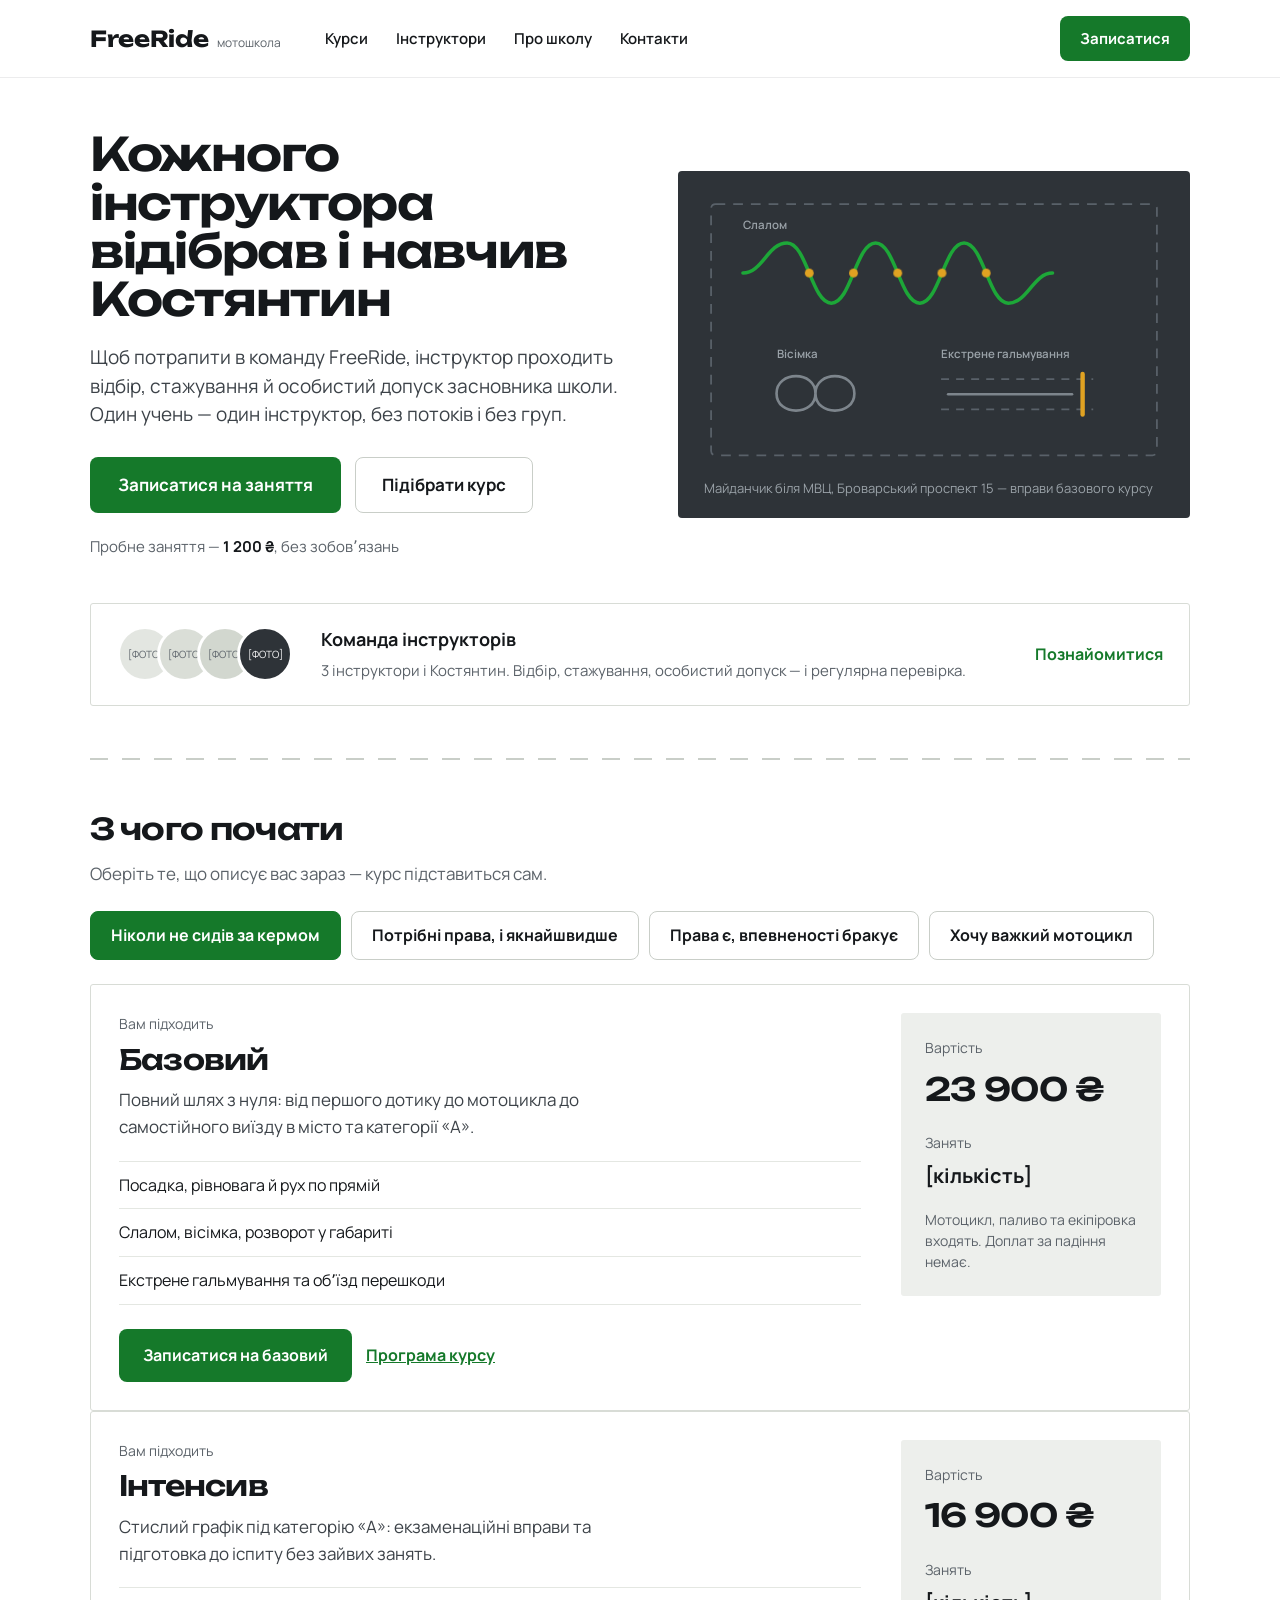
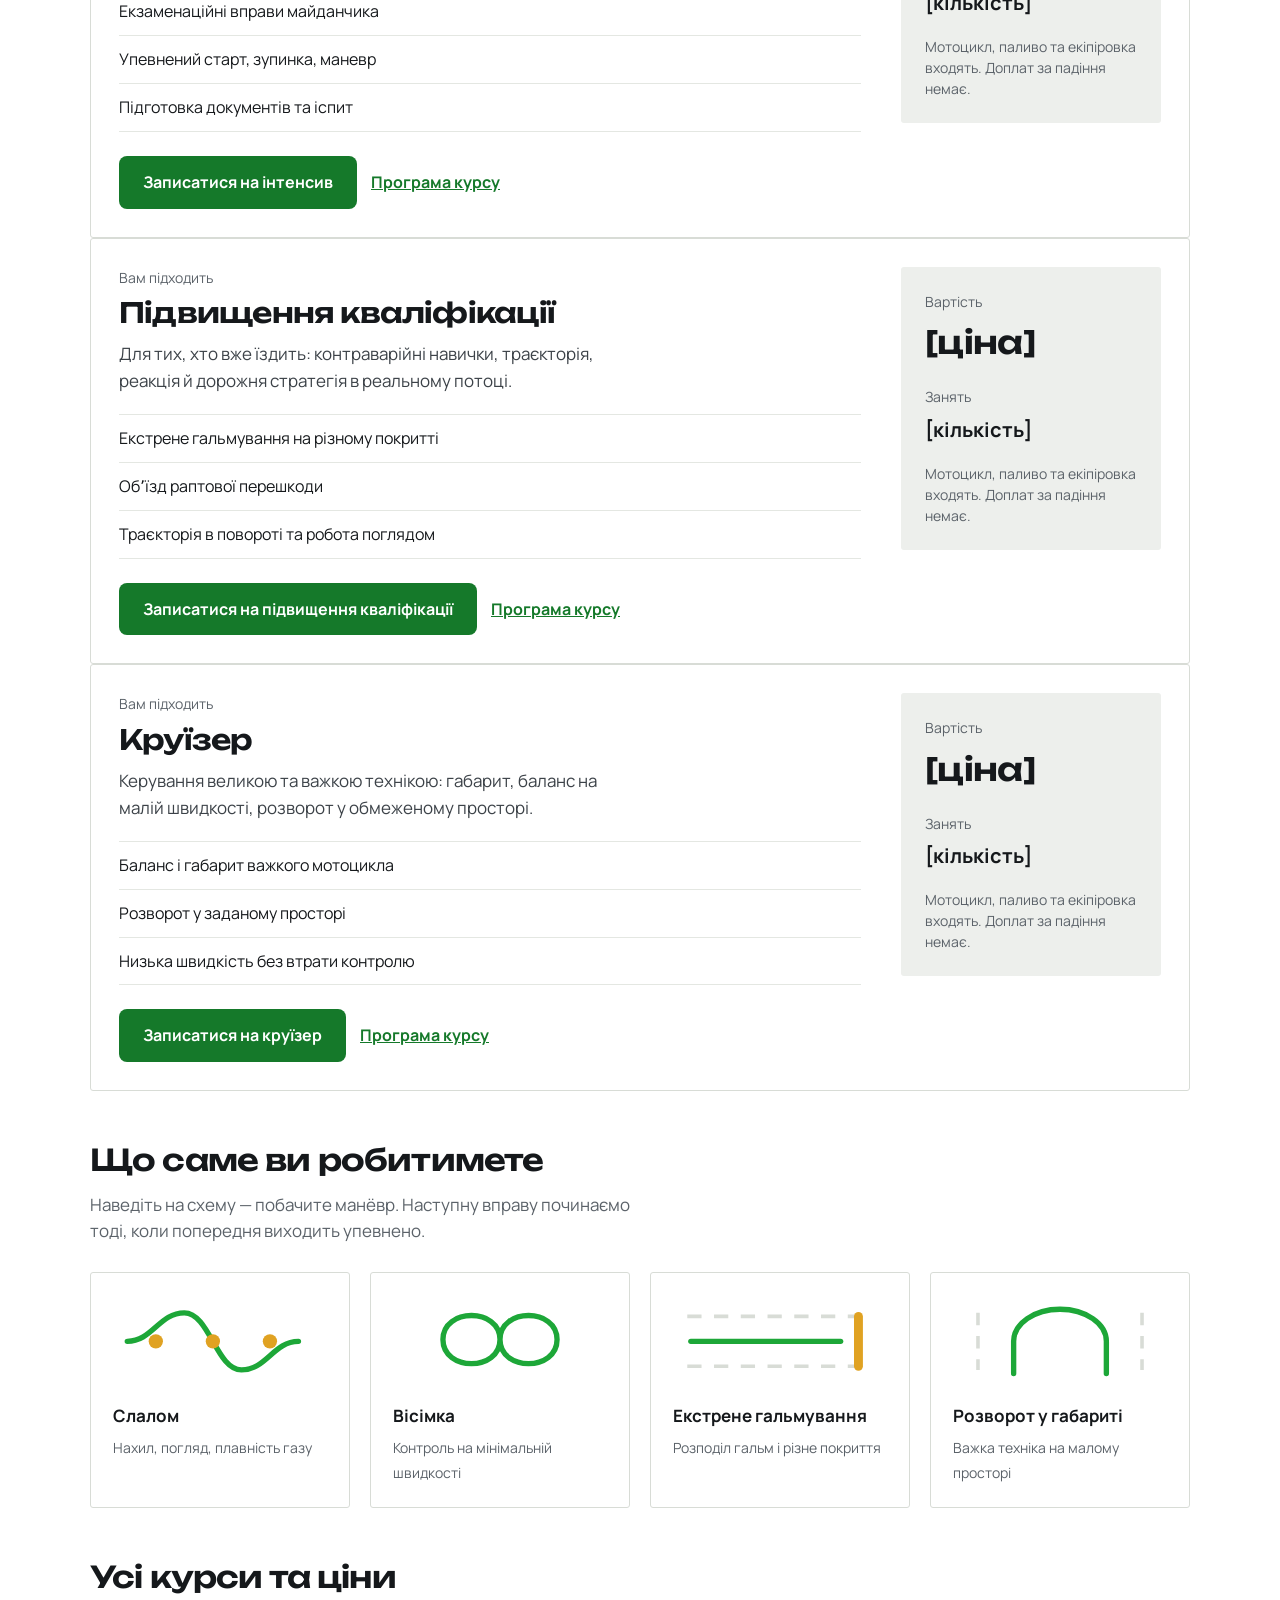
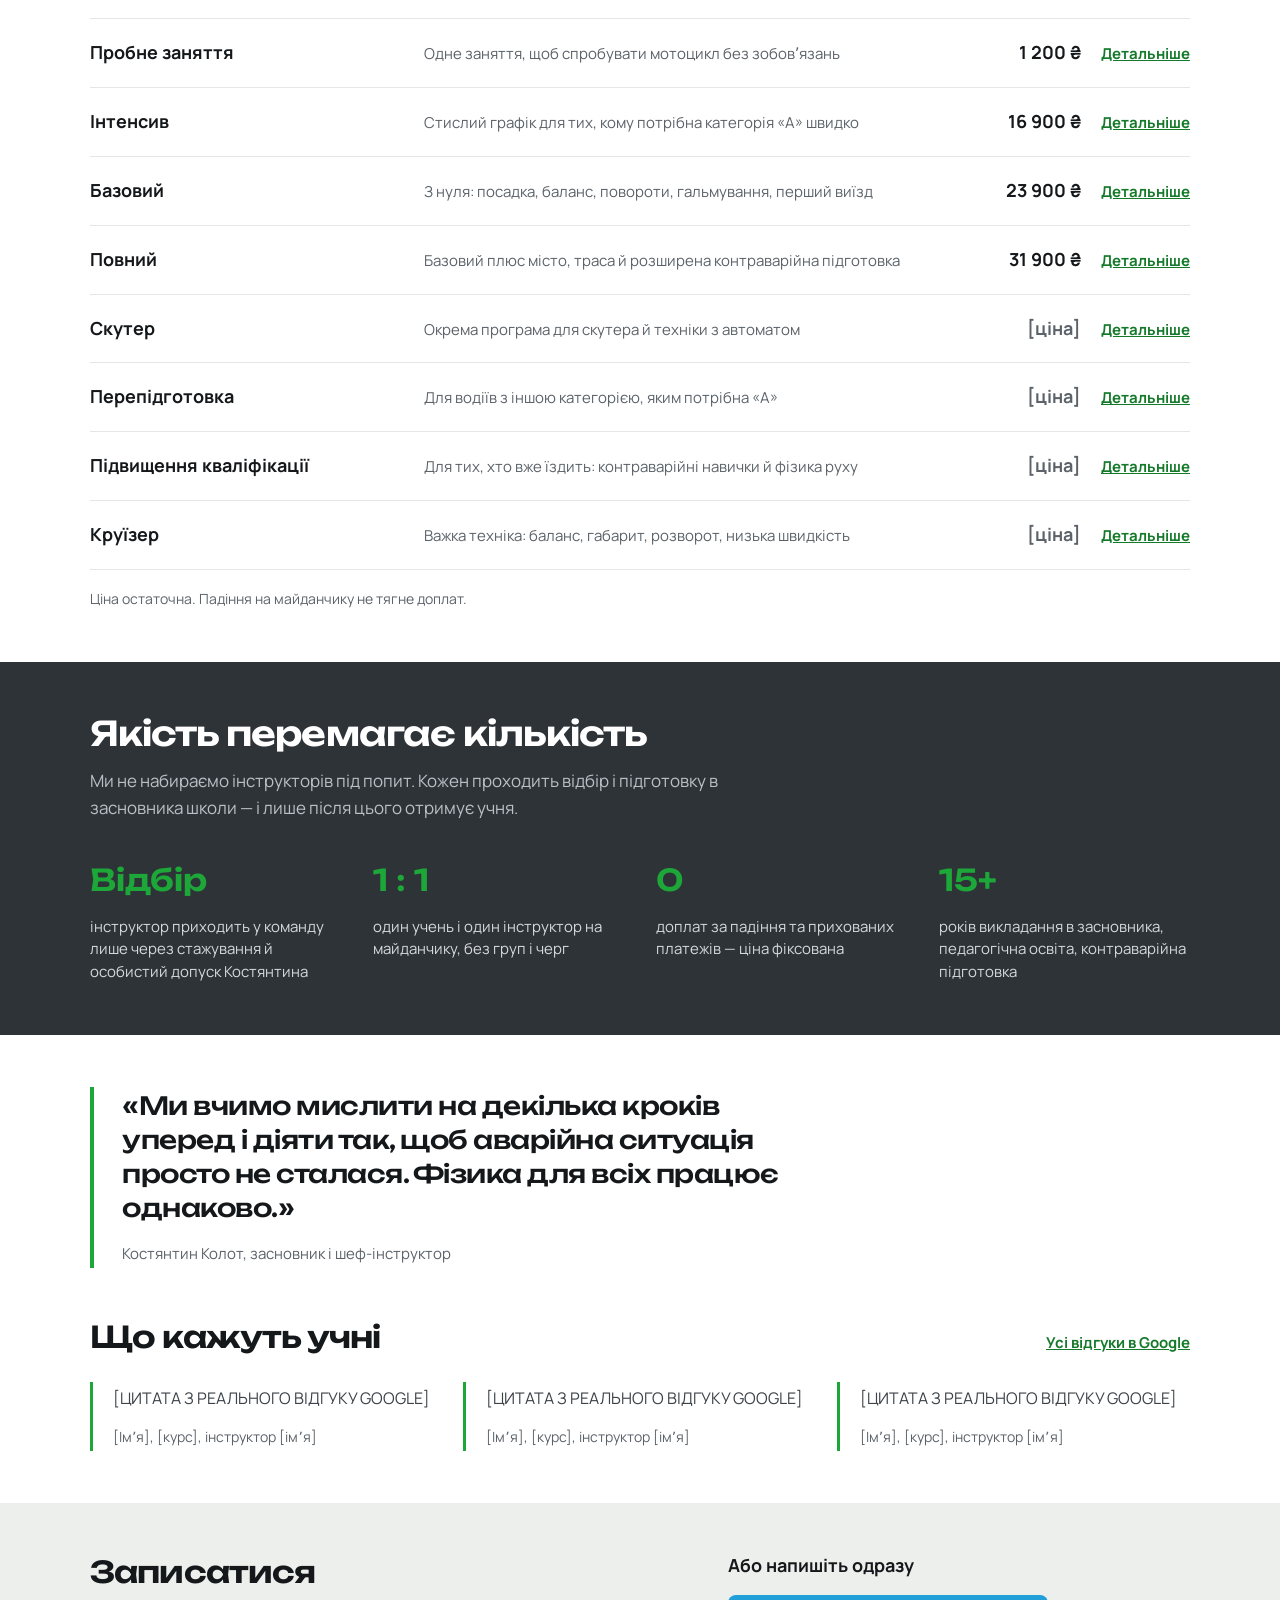
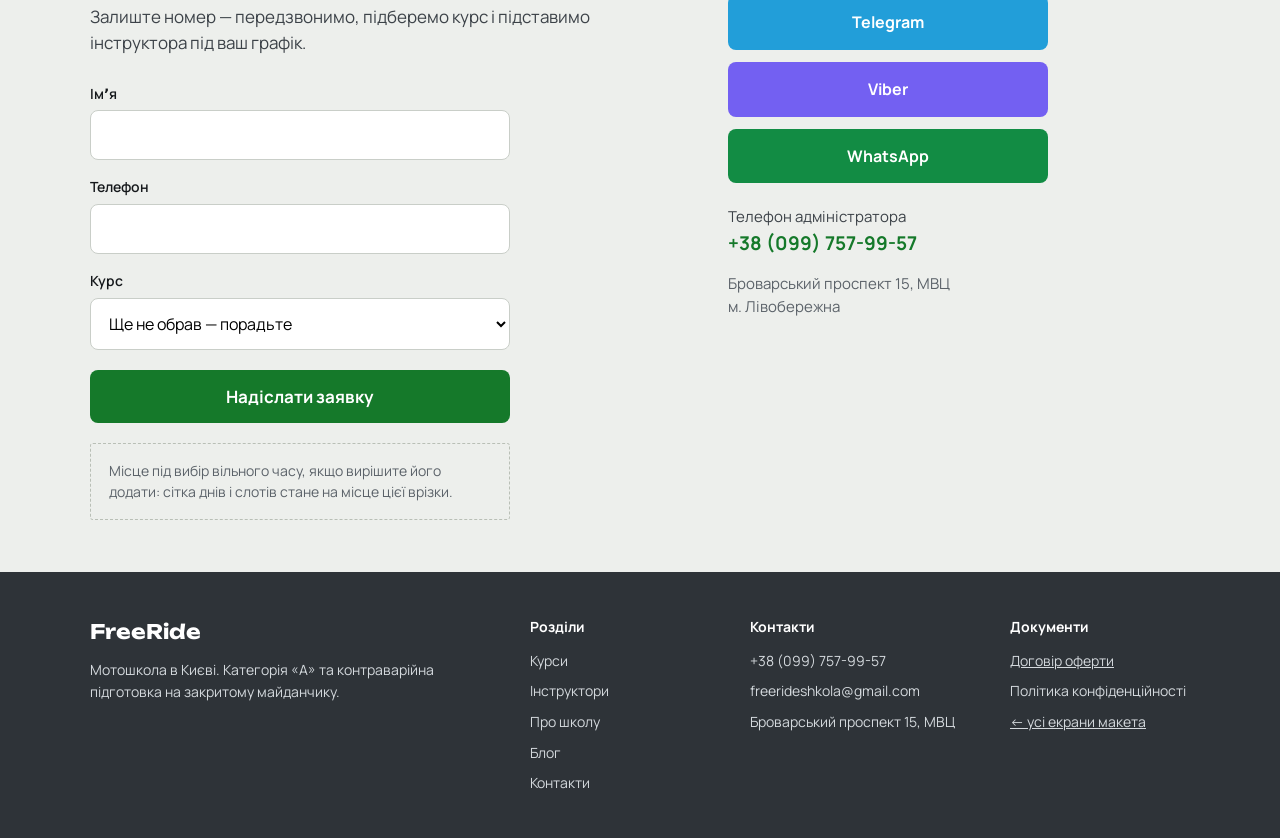
==== home.html @ da87616e "Макет редизайну сайту мотошколи FreeRide Статичний прототип: головна з анімованою траєкторією та інт" ====
<!doctype html>
<html lang="uk">
<head>
<meta charset="utf-8">
<meta name="viewport" content="width=device-width, initial-scale=1">
<meta name="robots" content="noindex, nofollow">
<title>FreeRide — мотошкола в Києві</title>
<link rel="preconnect" href="https://fonts.googleapis.com">
<link rel="preconnect" href="https://fonts.gstatic.com" crossorigin>
<link rel="stylesheet" href="https://fonts.googleapis.com/css2?family=Manrope:wght@400;500;600;700;800&family=Unbounded:wght@500;600;700&display=swap">
<link rel="stylesheet" href="assets/site.css">
</head>
<body>

<header class="bar">
  <div class="wrap bar-in">
    <a class="brand" href="home.html"><b>FreeRide</b><span>мотошкола</span></a>
    <nav class="nav">
      <a href="course.html">Курси</a>
      <a href="instructors.html">Інструктори</a>
      <a href="about.html">Про школу</a>
      <a href="contacts.html">Контакти</a>
    </nav>
    <a class="btn btn-go btn-sm" href="#zapys">Записатися</a>
  </div>
</header>

<!-- ГЕРОЙ -->
<section class="wrap" style="padding-top: 52px; padding-bottom: 44px">
  <div class="row" style="gap: 56px; align-items: center">
    <div style="flex: 1 1 440px; min-width: 0">
      <h1>Кожного інструктора відібрав і навчив Костянтин</h1>
      <p class="lede">Щоб потрапити в команду FreeRide, інструктор проходить відбір, стажування й особистий допуск засновника школи. Один учень — один інструктор, без потоків і без груп.</p>
      <div class="row" style="gap: 14px; align-items: center">
        <a class="btn btn-go" href="#zapys">Записатися на заняття</a>
        <a class="btn btn-ghost" href="#pidbir">Підібрати курс</a>
      </div>
      <p style="margin: 22px 0 0; font-size: 15px" class="muted">Пробне заняття — <strong style="color: var(--ink)">1 200 ₴</strong>, без зобовʼязань</p>
    </div>

    <div class="dark" style="flex: 1 1 420px; min-width: 0; border-radius: 4px; padding: 26px 26px 20px">
      <svg viewBox="0 0 520 300" role="img" aria-label="Схема навчального майданчика: траєкторія слалому між конусами, вісімка та коридор екстреного гальмування" style="width: 100%; height: auto; display: block">
        <rect x="8" y="8" width="504" height="284" rx="5" fill="none" stroke="#596169" stroke-width="2" stroke-dasharray="11 9"/>
        <path class="trace" d="M44 86 C 66 86 72 52 94 52 C 116 52 122 120 144 120 C 166 120 172 52 194 52 C 216 52 222 120 244 120 C 266 120 272 52 294 52 C 316 52 322 120 344 120 C 366 120 372 86 394 86" fill="none" stroke="#1DA738" stroke-width="4" stroke-linecap="round"/>
        <circle class="cone c1" cx="119" cy="86" r="5" fill="#E0A222"/>
        <circle class="cone c2" cx="169" cy="86" r="5" fill="#E0A222"/>
        <circle class="cone c3" cx="219" cy="86" r="5" fill="#E0A222"/>
        <circle class="cone c4" cx="269" cy="86" r="5" fill="#E0A222"/>
        <circle class="cone c5" cx="319" cy="86" r="5" fill="#E0A222"/>
        <text x="44" y="36" fill="#9AA2A8" font-family="Manrope, sans-serif" font-size="13" font-weight="600">Слалом</text>
        <path d="M126 222 C 126 196 170 196 170 222 C 170 248 126 248 126 222 C 126 196 82 196 82 222 C 82 248 126 248 126 222 Z" fill="none" stroke="#7D858C" stroke-width="3"/>
        <text x="82" y="182" fill="#9AA2A8" font-family="Manrope, sans-serif" font-size="13" font-weight="600">Вісімка</text>
        <line x1="268" y1="206" x2="440" y2="206" stroke="#596169" stroke-width="2" stroke-dasharray="9 8"/>
        <line x1="268" y1="240" x2="440" y2="240" stroke="#596169" stroke-width="2" stroke-dasharray="9 8"/>
        <line x1="276" y1="223" x2="416" y2="223" stroke="#7D858C" stroke-width="3" stroke-linecap="round"/>
        <line x1="428" y1="200" x2="428" y2="246" stroke="#E0A222" stroke-width="5" stroke-linecap="round"/>
        <text x="268" y="182" fill="#9AA2A8" font-family="Manrope, sans-serif" font-size="13" font-weight="600">Екстрене гальмування</text>
      </svg>
      <p style="margin: 16px 0 0; font-size: 13px; color: #9AA2A8">Майданчик біля МВЦ, Броварський проспект 15 — вправи базового курсу</p>
    </div>
  </div>
</section>

<!-- СТРІЧКА ІНСТРУКТОРІВ -->
<section class="wrap" style="padding-bottom: 52px">
  <a class="card" href="instructors.html" style="display: flex; flex-wrap: wrap; gap: 28px; align-items: center; padding: 22px 26px">
    <span style="display: flex; flex: 0 0 auto">
      <span class="avatar" style="width: 56px; height: 56px; border: 3px solid #FFFFFF">[ФОТО]</span>
      <span class="avatar" style="width: 56px; height: 56px; border: 3px solid #FFFFFF; background: #DADED7; margin-left: -16px">[ФОТО]</span>
      <span class="avatar" style="width: 56px; height: 56px; border: 3px solid #FFFFFF; background: #D2D7CF; margin-left: -16px">[ФОТО]</span>
      <span class="avatar" style="width: 56px; height: 56px; border: 3px solid #FFFFFF; background: #2E3338; color: #FFFFFF; margin-left: -16px">[ФОТО]</span>
    </span>
    <span style="flex: 1 1 320px; min-width: 0">
      <strong style="display: block; font-size: 18px; margin-bottom: 5px">Команда інструкторів</strong>
      <span class="muted" style="font-size: 15px; line-height: 1.5">3 інструктори і Костянтин. Відбір, стажування, особистий допуск — і регулярна перевірка.</span>
    </span>
    <span style="flex: 0 0 auto; font-weight: 700; font-size: 16px; color: var(--go-deep)">Познайомитися</span>
  </a>
</section>

<div class="wrap"><div class="rule"></div></div>

<!-- ПІДБІР КУРСУ -->
<section class="wrap" id="pidbir" style="padding-top: 52px">
  <h2>З чого почати</h2>
  <p class="sub" style="margin-bottom: 24px">Оберіть те, що описує вас зараз — курс підставиться сам.</p>

  <div role="tablist" aria-label="Ваша ситуація" class="row" style="gap: 10px; margin-bottom: 24px">
    <button type="button" role="tab" class="pill" data-goal="zero" aria-selected="true">Ніколи не сидів за кермом</button>
    <button type="button" role="tab" class="pill" data-goal="licence" aria-selected="false">Потрібні права, і якнайшвидше</button>
    <button type="button" role="tab" class="pill" data-goal="confidence" aria-selected="false">Права є, впевненості бракує</button>
    <button type="button" role="tab" class="pill" data-goal="heavy" aria-selected="false">Хочу важкий мотоцикл</button>
  </div>

  <div class="card panel" data-panel="zero" style="padding: 28px; display: flex; flex-wrap: wrap; gap: 40px; align-items: flex-start">
    <div style="flex: 1 1 380px; min-width: 0">
      <div class="muted" style="font-size: 14px; margin-bottom: 8px">Вам підходить</div>
      <h3 style="font-size: 28px">Базовий</h3>
      <p style="margin: 0 0 20px; font-size: 17px; line-height: 1.6; color: var(--ink-2); max-width: 30em">Повний шлях з нуля: від першого дотику до мотоцикла до самостійного виїзду в місто та категорії «А».</p>
      <ul style="margin: 0 0 24px; padding: 0; list-style: none; border-top: 1px solid var(--line)">
        <li style="padding: 11px 0; border-bottom: 1px solid var(--line)">Посадка, рівновага й рух по прямій</li>
        <li style="padding: 11px 0; border-bottom: 1px solid var(--line)">Слалом, вісімка, розворот у габариті</li>
        <li style="padding: 11px 0; border-bottom: 1px solid var(--line)">Екстрене гальмування та обʼїзд перешкоди</li>
      </ul>
      <div class="row" style="gap: 14px; align-items: center">
        <a class="btn btn-go" style="font-size: 16px; padding: 14px 24px" href="#zapys">Записатися на базовий</a>
        <a href="course.html" style="font-weight: 700; font-size: 16px">Програма курсу</a>
      </div>
    </div>
    <div class="soft" style="flex: 0 1 260px; min-width: 0; border-radius: 3px; padding: 24px">
      <div class="muted" style="font-size: 14px; margin-bottom: 6px">Вартість</div>
      <div style="font-family: 'Unbounded', sans-serif; font-weight: 600; font-size: 32px; letter-spacing: -0.02em; margin-bottom: 18px">23 900 ₴</div>
      <div class="muted" style="font-size: 14px; margin-bottom: 6px">Занять</div>
      <div style="font-weight: 700; font-size: 20px; margin-bottom: 18px">[кількість]</div>
      <div class="muted" style="font-size: 14px; line-height: 1.5">Мотоцикл, паливо та екіпіровка входять. Доплат за падіння немає.</div>
    </div>
  </div>

  <div class="card panel" data-panel="licence" hidden style="padding: 28px; display: flex; flex-wrap: wrap; gap: 40px; align-items: flex-start">
    <div style="flex: 1 1 380px; min-width: 0">
      <div class="muted" style="font-size: 14px; margin-bottom: 8px">Вам підходить</div>
      <h3 style="font-size: 28px">Інтенсив</h3>
      <p style="margin: 0 0 20px; font-size: 17px; line-height: 1.6; color: var(--ink-2); max-width: 30em">Стислий графік під категорію «А»: екзаменаційні вправи та підготовка до іспиту без зайвих занять.</p>
      <ul style="margin: 0 0 24px; padding: 0; list-style: none; border-top: 1px solid var(--line)">
        <li style="padding: 11px 0; border-bottom: 1px solid var(--line)">Екзаменаційні вправи майданчика</li>
        <li style="padding: 11px 0; border-bottom: 1px solid var(--line)">Упевнений старт, зупинка, маневр</li>
        <li style="padding: 11px 0; border-bottom: 1px solid var(--line)">Підготовка документів та іспит</li>
      </ul>
      <div class="row" style="gap: 14px; align-items: center">
        <a class="btn btn-go" style="font-size: 16px; padding: 14px 24px" href="#zapys">Записатися на інтенсив</a>
        <a href="course.html" style="font-weight: 700; font-size: 16px">Програма курсу</a>
      </div>
    </div>
    <div class="soft" style="flex: 0 1 260px; min-width: 0; border-radius: 3px; padding: 24px">
      <div class="muted" style="font-size: 14px; margin-bottom: 6px">Вартість</div>
      <div style="font-family: 'Unbounded', sans-serif; font-weight: 600; font-size: 32px; letter-spacing: -0.02em; margin-bottom: 18px">16 900 ₴</div>
      <div class="muted" style="font-size: 14px; margin-bottom: 6px">Занять</div>
      <div style="font-weight: 700; font-size: 20px; margin-bottom: 18px">[кількість]</div>
      <div class="muted" style="font-size: 14px; line-height: 1.5">Мотоцикл, паливо та екіпіровка входять. Доплат за падіння немає.</div>
    </div>
  </div>

  <div class="card panel" data-panel="confidence" hidden style="padding: 28px; display: flex; flex-wrap: wrap; gap: 40px; align-items: flex-start">
    <div style="flex: 1 1 380px; min-width: 0">
      <div class="muted" style="font-size: 14px; margin-bottom: 8px">Вам підходить</div>
      <h3 style="font-size: 28px">Підвищення кваліфікації</h3>
      <p style="margin: 0 0 20px; font-size: 17px; line-height: 1.6; color: var(--ink-2); max-width: 30em">Для тих, хто вже їздить: контраварійні навички, траєкторія, реакція й дорожня стратегія в реальному потоці.</p>
      <ul style="margin: 0 0 24px; padding: 0; list-style: none; border-top: 1px solid var(--line)">
        <li style="padding: 11px 0; border-bottom: 1px solid var(--line)">Екстрене гальмування на різному покритті</li>
        <li style="padding: 11px 0; border-bottom: 1px solid var(--line)">Обʼїзд раптової перешкоди</li>
        <li style="padding: 11px 0; border-bottom: 1px solid var(--line)">Траєкторія в повороті та робота поглядом</li>
      </ul>
      <div class="row" style="gap: 14px; align-items: center">
        <a class="btn btn-go" style="font-size: 16px; padding: 14px 24px" href="#zapys">Записатися на підвищення кваліфікації</a>
        <a href="course.html" style="font-weight: 700; font-size: 16px">Програма курсу</a>
      </div>
    </div>
    <div class="soft" style="flex: 0 1 260px; min-width: 0; border-radius: 3px; padding: 24px">
      <div class="muted" style="font-size: 14px; margin-bottom: 6px">Вартість</div>
      <div style="font-family: 'Unbounded', sans-serif; font-weight: 600; font-size: 32px; letter-spacing: -0.02em; margin-bottom: 18px">[ціна]</div>
      <div class="muted" style="font-size: 14px; margin-bottom: 6px">Занять</div>
      <div style="font-weight: 700; font-size: 20px; margin-bottom: 18px">[кількість]</div>
      <div class="muted" style="font-size: 14px; line-height: 1.5">Мотоцикл, паливо та екіпіровка входять. Доплат за падіння немає.</div>
    </div>
  </div>

  <div class="card panel" data-panel="heavy" hidden style="padding: 28px; display: flex; flex-wrap: wrap; gap: 40px; align-items: flex-start">
    <div style="flex: 1 1 380px; min-width: 0">
      <div class="muted" style="font-size: 14px; margin-bottom: 8px">Вам підходить</div>
      <h3 style="font-size: 28px">Круїзер</h3>
      <p style="margin: 0 0 20px; font-size: 17px; line-height: 1.6; color: var(--ink-2); max-width: 30em">Керування великою та важкою технікою: габарит, баланс на малій швидкості, розворот у обмеженому просторі.</p>
      <ul style="margin: 0 0 24px; padding: 0; list-style: none; border-top: 1px solid var(--line)">
        <li style="padding: 11px 0; border-bottom: 1px solid var(--line)">Баланс і габарит важкого мотоцикла</li>
        <li style="padding: 11px 0; border-bottom: 1px solid var(--line)">Розворот у заданому просторі</li>
        <li style="padding: 11px 0; border-bottom: 1px solid var(--line)">Низька швидкість без втрати контролю</li>
      </ul>
      <div class="row" style="gap: 14px; align-items: center">
        <a class="btn btn-go" style="font-size: 16px; padding: 14px 24px" href="#zapys">Записатися на круїзер</a>
        <a href="course.html" style="font-weight: 700; font-size: 16px">Програма курсу</a>
      </div>
    </div>
    <div class="soft" style="flex: 0 1 260px; min-width: 0; border-radius: 3px; padding: 24px">
      <div class="muted" style="font-size: 14px; margin-bottom: 6px">Вартість</div>
      <div style="font-family: 'Unbounded', sans-serif; font-weight: 600; font-size: 32px; letter-spacing: -0.02em; margin-bottom: 18px">[ціна]</div>
      <div class="muted" style="font-size: 14px; margin-bottom: 6px">Занять</div>
      <div style="font-weight: 700; font-size: 20px; margin-bottom: 18px">[кількість]</div>
      <div class="muted" style="font-size: 14px; line-height: 1.5">Мотоцикл, паливо та екіпіровка входять. Доплат за падіння немає.</div>
    </div>
  </div>
</section>

<!-- ВПРАВИ -->
<section class="wrap" style="padding-top: 52px">
  <h2>Що саме ви робитимете</h2>
  <p class="sub">Наведіть на схему — побачите манёвр. Наступну вправу починаємо тоді, коли попередня виходить упевнено.</p>
  <div class="grid g4">
    <a class="card ex" href="course.html" style="padding: 22px">
      <svg viewBox="0 0 120 50" role="img" aria-label="Схема: слалом між конусами" style="width: 100%; height: auto; display: block; margin-bottom: 18px">
        <path class="ex-line" d="M8 26 C 22 26 26 10 40 10 C 54 10 58 42 72 42 C 86 42 90 26 104 26" fill="none" stroke="#1DA738" stroke-width="3" stroke-linecap="round"/>
        <circle cx="24" cy="26" r="4" fill="#E0A222"/><circle cx="56" cy="26" r="4" fill="#E0A222"/><circle cx="88" cy="26" r="4" fill="#E0A222"/>
      </svg>
      <strong style="display: block; font-size: 17px; margin-bottom: 6px">Слалом</strong>
      <span class="muted" style="font-size: 14px; line-height: 1.5">Нахил, погляд, плавність газу</span>
    </a>
    <a class="card ex" href="course.html" style="padding: 22px">
      <svg viewBox="0 0 120 50" role="img" aria-label="Схема: вісімка" style="width: 100%; height: auto; display: block; margin-bottom: 18px">
        <path class="ex-line" d="M60 25 C 60 7 92 7 92 25 C 92 43 60 43 60 25 C 60 7 28 7 28 25 C 28 43 60 43 60 25 Z" fill="none" stroke="#1DA738" stroke-width="3"/>
      </svg>
      <strong style="display: block; font-size: 17px; margin-bottom: 6px">Вісімка</strong>
      <span class="muted" style="font-size: 14px; line-height: 1.5">Контроль на мінімальній швидкості</span>
    </a>
    <a class="card ex" href="course.html" style="padding: 22px">
      <svg viewBox="0 0 120 50" role="img" aria-label="Схема: коридор екстреного гальмування" style="width: 100%; height: auto; display: block; margin-bottom: 18px">
        <line x1="8" y1="12" x2="112" y2="12" stroke="#D8DCD6" stroke-width="2" stroke-dasharray="8 7"/>
        <line x1="8" y1="40" x2="112" y2="40" stroke="#D8DCD6" stroke-width="2" stroke-dasharray="8 7"/>
        <line class="ex-line" x1="10" y1="26" x2="94" y2="26" stroke="#1DA738" stroke-width="3" stroke-linecap="round"/>
        <line x1="104" y1="12" x2="104" y2="40" stroke="#E0A222" stroke-width="5" stroke-linecap="round"/>
      </svg>
      <strong style="display: block; font-size: 17px; margin-bottom: 6px">Екстрене гальмування</strong>
      <span class="muted" style="font-size: 14px; line-height: 1.5">Розподіл гальм і різне покриття</span>
    </a>
    <a class="card ex" href="course.html" style="padding: 22px">
      <svg viewBox="0 0 120 50" role="img" aria-label="Схема: розворот у заданому габариті" style="width: 100%; height: auto; display: block; margin-bottom: 18px">
        <line x1="14" y1="10" x2="14" y2="42" stroke="#D8DCD6" stroke-width="2" stroke-dasharray="7 6"/>
        <line x1="106" y1="10" x2="106" y2="42" stroke="#D8DCD6" stroke-width="2" stroke-dasharray="7 6"/>
        <path class="ex-line" d="M34 44 L 34 26 A 26 18 0 0 1 86 26 L 86 44" fill="none" stroke="#1DA738" stroke-width="3" stroke-linecap="round"/>
      </svg>
      <strong style="display: block; font-size: 17px; margin-bottom: 6px">Розворот у габариті</strong>
      <span class="muted" style="font-size: 14px; line-height: 1.5">Важка техніка на малому просторі</span>
    </a>
  </div>
</section>

<!-- ЦІНИ -->
<section class="wrap" style="padding-top: 52px">
  <h2 style="margin-bottom: 24px">Усі курси та ціни</h2>
  <div style="border-top: 1px solid var(--line)">
    <div class="row" style="align-items: baseline; padding: 20px 0; border-bottom: 1px solid var(--line)"><strong style="flex: 1 1 210px; font-size: 18px">Пробне заняття</strong><span class="muted" style="flex: 2 1 320px; font-size: 15px">Одне заняття, щоб спробувати мотоцикл без зобовʼязань</span><strong style="flex: 0 0 110px; font-size: 18px; text-align: right">1 200 ₴</strong><a href="course.html" style="flex: 0 0 auto; font-weight: 700; font-size: 15px">Детальніше</a></div>
    <div class="row" style="align-items: baseline; padding: 20px 0; border-bottom: 1px solid var(--line)"><strong style="flex: 1 1 210px; font-size: 18px">Інтенсив</strong><span class="muted" style="flex: 2 1 320px; font-size: 15px">Стислий графік для тих, кому потрібна категорія «А» швидко</span><strong style="flex: 0 0 110px; font-size: 18px; text-align: right">16 900 ₴</strong><a href="course.html" style="flex: 0 0 auto; font-weight: 700; font-size: 15px">Детальніше</a></div>
    <div class="row" style="align-items: baseline; padding: 20px 0; border-bottom: 1px solid var(--line)"><strong style="flex: 1 1 210px; font-size: 18px">Базовий</strong><span class="muted" style="flex: 2 1 320px; font-size: 15px">З нуля: посадка, баланс, повороти, гальмування, перший виїзд</span><strong style="flex: 0 0 110px; font-size: 18px; text-align: right">23 900 ₴</strong><a href="course.html" style="flex: 0 0 auto; font-weight: 700; font-size: 15px">Детальніше</a></div>
    <div class="row" style="align-items: baseline; padding: 20px 0; border-bottom: 1px solid var(--line)"><strong style="flex: 1 1 210px; font-size: 18px">Повний</strong><span class="muted" style="flex: 2 1 320px; font-size: 15px">Базовий плюс місто, траса й розширена контраварійна підготовка</span><strong style="flex: 0 0 110px; font-size: 18px; text-align: right">31 900 ₴</strong><a href="course.html" style="flex: 0 0 auto; font-weight: 700; font-size: 15px">Детальніше</a></div>
    <div class="row" style="align-items: baseline; padding: 20px 0; border-bottom: 1px solid var(--line)"><strong style="flex: 1 1 210px; font-size: 18px">Скутер</strong><span class="muted" style="flex: 2 1 320px; font-size: 15px">Окрема програма для скутера й техніки з автоматом</span><strong class="muted" style="flex: 0 0 110px; font-size: 18px; text-align: right">[ціна]</strong><a href="course.html" style="flex: 0 0 auto; font-weight: 700; font-size: 15px">Детальніше</a></div>
    <div class="row" style="align-items: baseline; padding: 20px 0; border-bottom: 1px solid var(--line)"><strong style="flex: 1 1 210px; font-size: 18px">Перепідготовка</strong><span class="muted" style="flex: 2 1 320px; font-size: 15px">Для водіїв з іншою категорією, яким потрібна «А»</span><strong class="muted" style="flex: 0 0 110px; font-size: 18px; text-align: right">[ціна]</strong><a href="course.html" style="flex: 0 0 auto; font-weight: 700; font-size: 15px">Детальніше</a></div>
    <div class="row" style="align-items: baseline; padding: 20px 0; border-bottom: 1px solid var(--line)"><strong style="flex: 1 1 210px; font-size: 18px">Підвищення кваліфікації</strong><span class="muted" style="flex: 2 1 320px; font-size: 15px">Для тих, хто вже їздить: контраварійні навички й фізика руху</span><strong class="muted" style="flex: 0 0 110px; font-size: 18px; text-align: right">[ціна]</strong><a href="course.html" style="flex: 0 0 auto; font-weight: 700; font-size: 15px">Детальніше</a></div>
    <div class="row" style="align-items: baseline; padding: 20px 0; border-bottom: 1px solid var(--line)"><strong style="flex: 1 1 210px; font-size: 18px">Круїзер</strong><span class="muted" style="flex: 2 1 320px; font-size: 15px">Важка техніка: баланс, габарит, розворот, низька швидкість</span><strong class="muted" style="flex: 0 0 110px; font-size: 18px; text-align: right">[ціна]</strong><a href="course.html" style="flex: 0 0 auto; font-weight: 700; font-size: 15px">Детальніше</a></div>
  </div>
  <p class="muted" style="margin: 18px 0 0; font-size: 14px">Ціна остаточна. Падіння на майданчику не тягне доплат.</p>
</section>

<!-- СЛОГАН -->
<section class="dark" style="margin-top: 52px">
  <div class="wrap" style="padding-top: 52px; padding-bottom: 52px">
    <h2 style="font-size: 34px; margin-bottom: 14px">Якість перемагає кількість</h2>
    <p style="margin: 0 0 36px; font-size: 17px; line-height: 1.6; color: #B9C0C6; max-width: 38em">Ми не набираємо інструкторів під попит. Кожен проходить відбір і підготовку в засновника школи — і лише після цього отримує учня.</p>
    <div class="grid g4" style="gap: 32px">
      <div><div style="font-family: 'Unbounded', sans-serif; font-weight: 600; font-size: 30px; color: #1DA738; margin-bottom: 12px">Відбір</div><div style="font-size: 15px; line-height: 1.5; color: #D4D9DD">інструктор приходить у команду лише через стажування й особистий допуск Костянтина</div></div>
      <div><div style="font-family: 'Unbounded', sans-serif; font-weight: 600; font-size: 30px; color: #1DA738; margin-bottom: 12px">1 : 1</div><div style="font-size: 15px; line-height: 1.5; color: #D4D9DD">один учень і один інструктор на майданчику, без груп і черг</div></div>
      <div><div style="font-family: 'Unbounded', sans-serif; font-weight: 600; font-size: 30px; color: #1DA738; margin-bottom: 12px">0</div><div style="font-size: 15px; line-height: 1.5; color: #D4D9DD">доплат за падіння та прихованих платежів — ціна фіксована</div></div>
      <div><div style="font-family: 'Unbounded', sans-serif; font-weight: 600; font-size: 30px; color: #1DA738; margin-bottom: 12px">15+</div><div style="font-size: 15px; line-height: 1.5; color: #D4D9DD">років викладання в засновника, педагогічна освіта, контраварійна підготовка</div></div>
    </div>
  </div>
</section>

<!-- ЦИТАТА -->
<section class="wrap" style="padding-top: 52px; padding-bottom: 52px">
  <blockquote style="margin: 0; border-left: 4px solid var(--go); padding: 2px 0 2px 28px; max-width: 46em">
    <p style="margin: 0 0 18px; font-family: 'Unbounded', sans-serif; font-weight: 500; font-size: 25px; line-height: 1.35; letter-spacing: -0.02em">«Ми вчимо мислити на декілька кроків уперед і діяти так, щоб аварійна ситуація просто не сталася. Фізика для всіх працює однаково.»</p>
    <footer class="muted" style="font-size: 15px">Костянтин Колот, засновник і шеф-інструктор</footer>
  </blockquote>
</section>

<!-- ВІДГУКИ -->
<section class="wrap" style="padding-bottom: 52px">
  <div class="row" style="align-items: baseline; margin-bottom: 28px">
    <h2 style="margin: 0; flex-grow: 1">Що кажуть учні</h2>
    <a href="#google" style="font-weight: 700; font-size: 15px">Усі відгуки в Google</a>
  </div>
  <div class="grid g3">
    <figure style="margin: 0; border-left: 3px solid var(--go); padding: 4px 0 4px 20px"><blockquote style="margin: 0 0 14px; font-size: 16px; line-height: 1.6; color: var(--ink-2)">[ЦИТАТА З РЕАЛЬНОГО ВІДГУКУ GOOGLE]</blockquote><figcaption class="muted" style="font-size: 14px">[Імʼя], [курс], інструктор [імʼя]</figcaption></figure>
    <figure style="margin: 0; border-left: 3px solid var(--go); padding: 4px 0 4px 20px"><blockquote style="margin: 0 0 14px; font-size: 16px; line-height: 1.6; color: var(--ink-2)">[ЦИТАТА З РЕАЛЬНОГО ВІДГУКУ GOOGLE]</blockquote><figcaption class="muted" style="font-size: 14px">[Імʼя], [курс], інструктор [імʼя]</figcaption></figure>
    <figure style="margin: 0; border-left: 3px solid var(--go); padding: 4px 0 4px 20px"><blockquote style="margin: 0 0 14px; font-size: 16px; line-height: 1.6; color: var(--ink-2)">[ЦИТАТА З РЕАЛЬНОГО ВІДГУКУ GOOGLE]</blockquote><figcaption class="muted" style="font-size: 14px">[Імʼя], [курс], інструктор [імʼя]</figcaption></figure>
  </div>
</section>

<!-- ЗАПИС -->
<section class="soft" id="zapys">
  <div class="wrap" style="padding-top: 52px; padding-bottom: 52px">
    <div class="row" style="gap: 56px">
      <div style="flex: 1 1 440px; min-width: 0">
        <h2>Записатися</h2>
        <p style="margin: 0 0 26px; font-size: 17px; color: var(--ink-2); max-width: 30em">Залиште номер — передзвонимо, підберемо курс і підставимо інструктора під ваш графік.</p>
        <form style="display: flex; flex-direction: column; gap: 16px; max-width: 420px" onsubmit="return false">
          <div><label for="n" style="display: block; font-size: 14px; font-weight: 600; margin-bottom: 6px">Імʼя</label><input id="n" type="text" style="width: 100%; padding: 13px 14px; font-size: 16px; font-family: inherit; border: 1px solid #C9CEC8; border-radius: 8px; background: #FFF"></div>
          <div><label for="t" style="display: block; font-size: 14px; font-weight: 600; margin-bottom: 6px">Телефон</label><input id="t" type="tel" style="width: 100%; padding: 13px 14px; font-size: 16px; font-family: inherit; border: 1px solid #C9CEC8; border-radius: 8px; background: #FFF"></div>
          <div><label for="c" style="display: block; font-size: 14px; font-weight: 600; margin-bottom: 6px">Курс</label><select id="c" style="width: 100%; padding: 13px 14px; font-size: 16px; font-family: inherit; border: 1px solid #C9CEC8; border-radius: 8px; background: #FFF"><option>Ще не обрав — порадьте</option><option>Пробне заняття</option><option>Інтенсив</option><option>Базовий</option><option>Повний</option></select></div>
          <button class="btn btn-go" type="submit" style="margin-top: 4px">Надіслати заявку</button>
        </form>
        <div style="margin-top: 20px; padding: 16px 18px; border: 1px dashed #B9BFB6; border-radius: 3px; max-width: 420px"><p class="muted" style="margin: 0; font-size: 14px">Місце під вибір вільного часу, якщо вирішите його додати: сітка днів і слотів стане на місце цієї врізки.</p></div>
      </div>
      <div style="flex: 1 1 320px; min-width: 0">
        <h3 style="font-size: 18px; font-family: 'Manrope', sans-serif; font-weight: 700; letter-spacing: 0; margin-bottom: 18px">Або напишіть одразу</h3>
        <div style="display: flex; flex-direction: column; gap: 12px; max-width: 320px">
          <a class="btn" style="background: #229ED9; color: #FFF; font-size: 16px; padding: 15px 20px" href="#tg">Telegram</a>
          <a class="btn" style="background: #7360F2; color: #FFF; font-size: 16px; padding: 15px 20px" href="#vb">Viber</a>
          <a class="btn" style="background: #128C44; color: #FFF; font-size: 16px; padding: 15px 20px" href="#wa">WhatsApp</a>
        </div>
        <p style="margin: 22px 0 0; font-size: 15px; color: var(--ink-2)">Телефон адміністратора<br><a href="tel:+380997579957" style="font-weight: 700; font-size: 19px; text-decoration: none">+38 (099) 757-99-57</a></p>
        <p class="muted" style="margin: 14px 0 0; font-size: 15px">Броварський проспект 15, МВЦ<br>м. Лівобережна</p>
      </div>
    </div>
  </div>
</section>

<footer class="site">
  <div class="wrap ft">
    <div style="flex: 1 1 260px"><div style="font-family: 'Unbounded', sans-serif; font-weight: 700; font-size: 20px; color: #FFF; margin-bottom: 12px">FreeRide</div><p style="margin: 0; font-size: 14px; line-height: 1.6">Мотошкола в Києві. Категорія «А» та контраварійна підготовка на закритому майданчику.</p></div>
    <div style="flex: 0 1 180px"><h4>Розділи</h4><div class="col"><a href="course.html">Курси</a><a href="instructors.html">Інструктори</a><a href="about.html">Про школу</a><a href="#blog">Блог</a><a href="contacts.html">Контакти</a></div></div>
    <div style="flex: 0 1 220px"><h4>Контакти</h4><div class="col"><a href="tel:+380997579957">+38 (099) 757-99-57</a><a href="mailto:freerideshkola@gmail.com">freerideshkola@gmail.com</a><span>Броварський проспект 15, МВЦ</span></div></div>
    <div style="flex: 0 1 180px"><h4>Документи</h4><div class="col"><a href="#oferta" style="text-decoration: underline">Договір оферти</a><a href="#privacy">Політика конфіденційності</a><a href="index.html" style="text-decoration: underline">← усі екрани макета</a></div></div>
  </div>
</footer>

<script src="assets/app.js"></script>
</body>
</html>
---- assets/site.css ----
/* FreeRide — макет редизайну. Спільні стилі. */

:root {
  --ground: #FFFFFF;
  --surface: #EDEFEC;
  --asphalt: #2E3338;
  --asphalt-deep: #23272B;
  --ink: #15181B;
  --ink-2: #3C4248;
  --ink-3: #5B6269;
  --line: #E4E7E2;
  --line-strong: #D8DCD6;
  --go: #1DA738;
  --go-deep: #15792A;
  --mark: #E0A222;
}

* { box-sizing: border-box; }

body {
  margin: 0;
  background: var(--ground);
  color: var(--ink);
  font-family: 'Manrope', system-ui, sans-serif;
  font-size: 16px;
  line-height: 1.55;
  -webkit-font-smoothing: antialiased;
}

a { color: var(--go-deep); }
a:hover { color: #0F5C1F; }

.wrap { max-width: 1180px; margin: 0 auto; padding-left: 40px; padding-right: 40px; }

/* ── Шапка: напівпрозорий матеріал, контент їде під нею ─────────── */
.bar {
  position: sticky; top: 0; z-index: 20;
  background: rgba(255, 255, 255, 0.76);
  backdrop-filter: blur(20px) saturate(170%);
  -webkit-backdrop-filter: blur(20px) saturate(170%);
  border-bottom: 1px solid rgba(21, 24, 27, 0.08);
}
.bar-in { display: flex; flex-wrap: wrap; gap: 24px; align-items: center; padding-top: 16px; padding-bottom: 16px; }
.brand { text-decoration: none; color: var(--ink); display: flex; align-items: baseline; gap: 9px; }
.brand b { font-family: 'Unbounded', 'Manrope', sans-serif; font-weight: 700; font-size: 22px; letter-spacing: -0.015em; }
.brand span { font-size: 12px; color: var(--ink-3); }
.nav { display: flex; flex-wrap: wrap; gap: 28px; flex-grow: 1; margin-left: 20px; }
.nav a { text-decoration: none; color: var(--ink); font-weight: 600; font-size: 15px; }
.nav a.on { color: var(--go-deep); font-weight: 700; }

/* ── Типографіка ──────────────────────────────────────────────── */
h1, h2, h3 { font-family: 'Unbounded', 'Manrope', sans-serif; font-weight: 600; letter-spacing: -0.028em; }
h1 { font-size: 46px; line-height: 1.05; margin: 0 0 20px; }
h2 { font-size: 30px; line-height: 1.15; margin: 0 0 14px; }
h3 { font-size: 22px; line-height: 1.2; margin: 0 0 10px; }
.lede { font-size: 19px; line-height: 1.5; color: var(--ink-2); max-width: 31em; margin: 0 0 28px; }
.sub { font-size: 17px; color: var(--ink-3); max-width: 34em; margin: 0 0 28px; }
.muted { color: var(--ink-3); }

/* ── Кнопки й натискання ──────────────────────────────────────── */
.btn {
  display: inline-block; text-decoration: none; font-family: inherit;
  font-weight: 700; font-size: 17px; padding: 15px 28px; border-radius: 8px;
  border: 0; cursor: pointer; text-align: center;
  transition: transform 120ms cubic-bezier(0.2, 0, 0, 1);
}
.btn:active { transform: scale(0.975); }
.btn-go { background: var(--go-deep); color: #FFFFFF; }
.btn-go:hover { color: #FFFFFF; }
.btn-ghost { background: #FFFFFF; border: 1px solid #C9CEC8; color: var(--ink); padding: 14px 26px; }
.btn-ghost:hover { color: var(--ink); }
.btn-sm { font-size: 15px; padding: 11px 20px; }

a:focus-visible, button:focus-visible, summary:focus-visible {
  outline: 3px solid var(--go); outline-offset: 3px; border-radius: 3px;
}

/* ── Поверхні ─────────────────────────────────────────────────── */
.card { border: 1px solid var(--line-strong); border-radius: 3px; background: #FFFFFF; transition: border-color 160ms ease-out; }
a.card { display: block; text-decoration: none; color: var(--ink); }
a.card:hover { border-color: var(--go-deep); color: var(--ink); }
.dark { background: var(--asphalt); color: #FFFFFF; }
.dark h2, .dark h3 { color: #FFFFFF; }
.dark p { color: #D4D9DD; }
.soft { background: var(--surface); }

/* Дорожня розмітка — лише там, де сторінка змінює режим */
.rule { height: 2px; background: repeating-linear-gradient(to right, #C9CEC8 0 18px, transparent 18px 32px); }

.grid { display: grid; gap: 20px; }
.g2 { grid-template-columns: repeat(2, minmax(0, 1fr)); }
.g3 { grid-template-columns: repeat(3, minmax(0, 1fr)); }
.g4 { grid-template-columns: repeat(4, minmax(0, 1fr)); }
.row { display: flex; flex-wrap: wrap; gap: 20px; }

/* ── Рух: один оркестрований момент при завантаженні ──────────── */
@keyframes fr-draw { from { stroke-dashoffset: 1400; } to { stroke-dashoffset: 0; } }
.trace { stroke-dasharray: 1400; stroke-dashoffset: 1400; animation: fr-draw 1500ms cubic-bezier(0.22, 0.61, 0.36, 1) 220ms forwards; }
@keyframes fr-pop { from { opacity: 0; transform: scale(0.4); } to { opacity: 1; transform: scale(1); } }
.cone { opacity: 0; transform-box: fill-box; transform-origin: center; animation: fr-pop 260ms cubic-bezier(0.2, 0, 0, 1) forwards; }
.c1 { animation-delay: 540ms } .c2 { animation-delay: 700ms } .c3 { animation-delay: 860ms }
.c4 { animation-delay: 1020ms } .c5 { animation-delay: 1180ms }

/* Схема вправи перемальовується на наведення — видно сам манёвр */
@keyframes fr-redraw { from { stroke-dashoffset: 300; } to { stroke-dashoffset: 0; } }
.ex-line { stroke-dasharray: 300; stroke-dashoffset: 0; }
.ex:hover .ex-line, .ex:focus-visible .ex-line { animation: fr-redraw 850ms cubic-bezier(0.22, 0.61, 0.36, 1); }

@keyframes fr-rise { from { opacity: 0; transform: translateY(10px); } to { opacity: 1; transform: none; } }
@keyframes fr-fade { from { opacity: 0; } to { opacity: 1; } }
.rise { animation: fr-rise 280ms cubic-bezier(0.2, 0, 0, 1); }

/* ── Підбір курсу ─────────────────────────────────────────────── */
.pill {
  font-family: inherit; font-weight: 700; font-size: 16px; line-height: 1.3;
  padding: 13px 20px; border-radius: 8px; cursor: pointer; text-align: left;
  background: #FFFFFF; color: var(--ink); border: 1px solid #C9CEC8;
  transition: transform 120ms cubic-bezier(0.2, 0, 0, 1), background-color 160ms ease-out, border-color 160ms ease-out;
}
.pill:active { transform: scale(0.975); }
.pill[aria-selected="true"] { background: var(--go-deep); color: #FFFFFF; border-color: var(--go-deep); }
.panel[hidden] { display: none; }

/* ── Інструктори ──────────────────────────────────────────────── */
.person { border-bottom: 1px solid var(--line); }
.person > summary {
  list-style: none; cursor: pointer;
  display: flex; flex-wrap: wrap; gap: 22px; align-items: center;
  padding: 18px 20px;
  transition: background-color 160ms ease-out;
}
.person > summary::-webkit-details-marker { display: none; }
.person > summary:hover { background: #F6F7F5; }
.person[open] > summary { background: #F4F8F5; }
.avatar { flex: 0 0 auto; width: 60px; height: 60px; border-radius: 50%; background: #E3E6E1; display: flex; align-items: center; justify-content: center; font-size: 10px; color: var(--ink-3); }
.chev { flex: 0 0 auto; display: inline-flex; transition: transform 240ms cubic-bezier(0.2, 0, 0, 1); }
.person[open] .chev { transform: rotate(180deg); }
.person-body { padding: 0 20px 24px 102px; animation: fr-rise 280ms cubic-bezier(0.2, 0, 0, 1); }

.roster[data-count="1"] .p2, .roster[data-count="1"] .p3 { display: none; }
.roster[data-count="2"] .p3 { display: none; }

/* Службова смуга макета — не частина дизайну сайту */
.demo {
  border: 1px dashed #B9BFB6; border-radius: 3px; background: #FAFBF9;
  padding: 12px 16px; display: flex; flex-wrap: wrap; gap: 12px; align-items: center;
  font-size: 14px; color: var(--ink-3);
}
.demo button {
  font-family: inherit; font-size: 14px; font-weight: 700; padding: 8px 14px;
  border-radius: 6px; border: 1px solid #C9CEC8; background: #FFFFFF; color: var(--ink); cursor: pointer;
}
.demo button[aria-pressed="true"] { background: var(--go-deep); color: #FFFFFF; border-color: var(--go-deep); }

/* ── Підвал ───────────────────────────────────────────────────── */
footer.site { background: var(--asphalt); color: #D4D9DD; }
footer.site a { color: #D4D9DD; text-decoration: none; }
footer.site a:hover { color: #FFFFFF; }
footer.site .ft { display: flex; flex-wrap: wrap; gap: 40px; padding-top: 44px; padding-bottom: 44px; }
footer.site h4 { margin: 0 0 12px; font-size: 14px; font-weight: 700; color: #FFFFFF; font-family: inherit; letter-spacing: 0; }
footer.site .col { display: flex; flex-direction: column; gap: 9px; font-size: 14px; }

/* ── Телефон ──────────────────────────────────────────────────── */
.phone { width: 390px; margin: 0 auto; border: 1px solid var(--line-strong); border-radius: 18px; overflow: hidden; background: #FFFFFF; }

/* ── Адаптив ──────────────────────────────────────────────────── */
@media (max-width: 900px) {
  .g4 { grid-template-columns: repeat(2, minmax(0, 1fr)); }
  .g3 { grid-template-columns: repeat(2, minmax(0, 1fr)); }
}
@media (max-width: 680px) {
  .wrap { padding-left: 20px; padding-right: 20px; }
  h1 { font-size: 31px; }
  h2 { font-size: 24px; }
  .lede { font-size: 17px; }
  .g4, .g3, .g2 { grid-template-columns: minmax(0, 1fr); }
  .nav { gap: 18px; margin-left: 0; order: 3; width: 100%; }
  .nav a { padding: 11px 0; }
  .person-body { padding-left: 20px; }
  .phone { width: 100%; border: 0; }
}

/* ── Доступність ──────────────────────────────────────────────── */
@media (prefers-reduced-motion: reduce) {
  .trace { animation: none; stroke-dashoffset: 0; }
  .cone { animation: none; opacity: 1; transform: none; }
  .ex:hover .ex-line, .ex:focus-visible .ex-line { animation: none; }
  .btn:active, .pill:active { transform: none; }
  .chev { transition: none; }
  .rise, .person-body { animation: fr-fade 160ms linear; }
}
@media (prefers-reduced-transparency: reduce) {
  .bar { background: #FFFFFF; backdrop-filter: none; -webkit-backdrop-filter: none; }
}
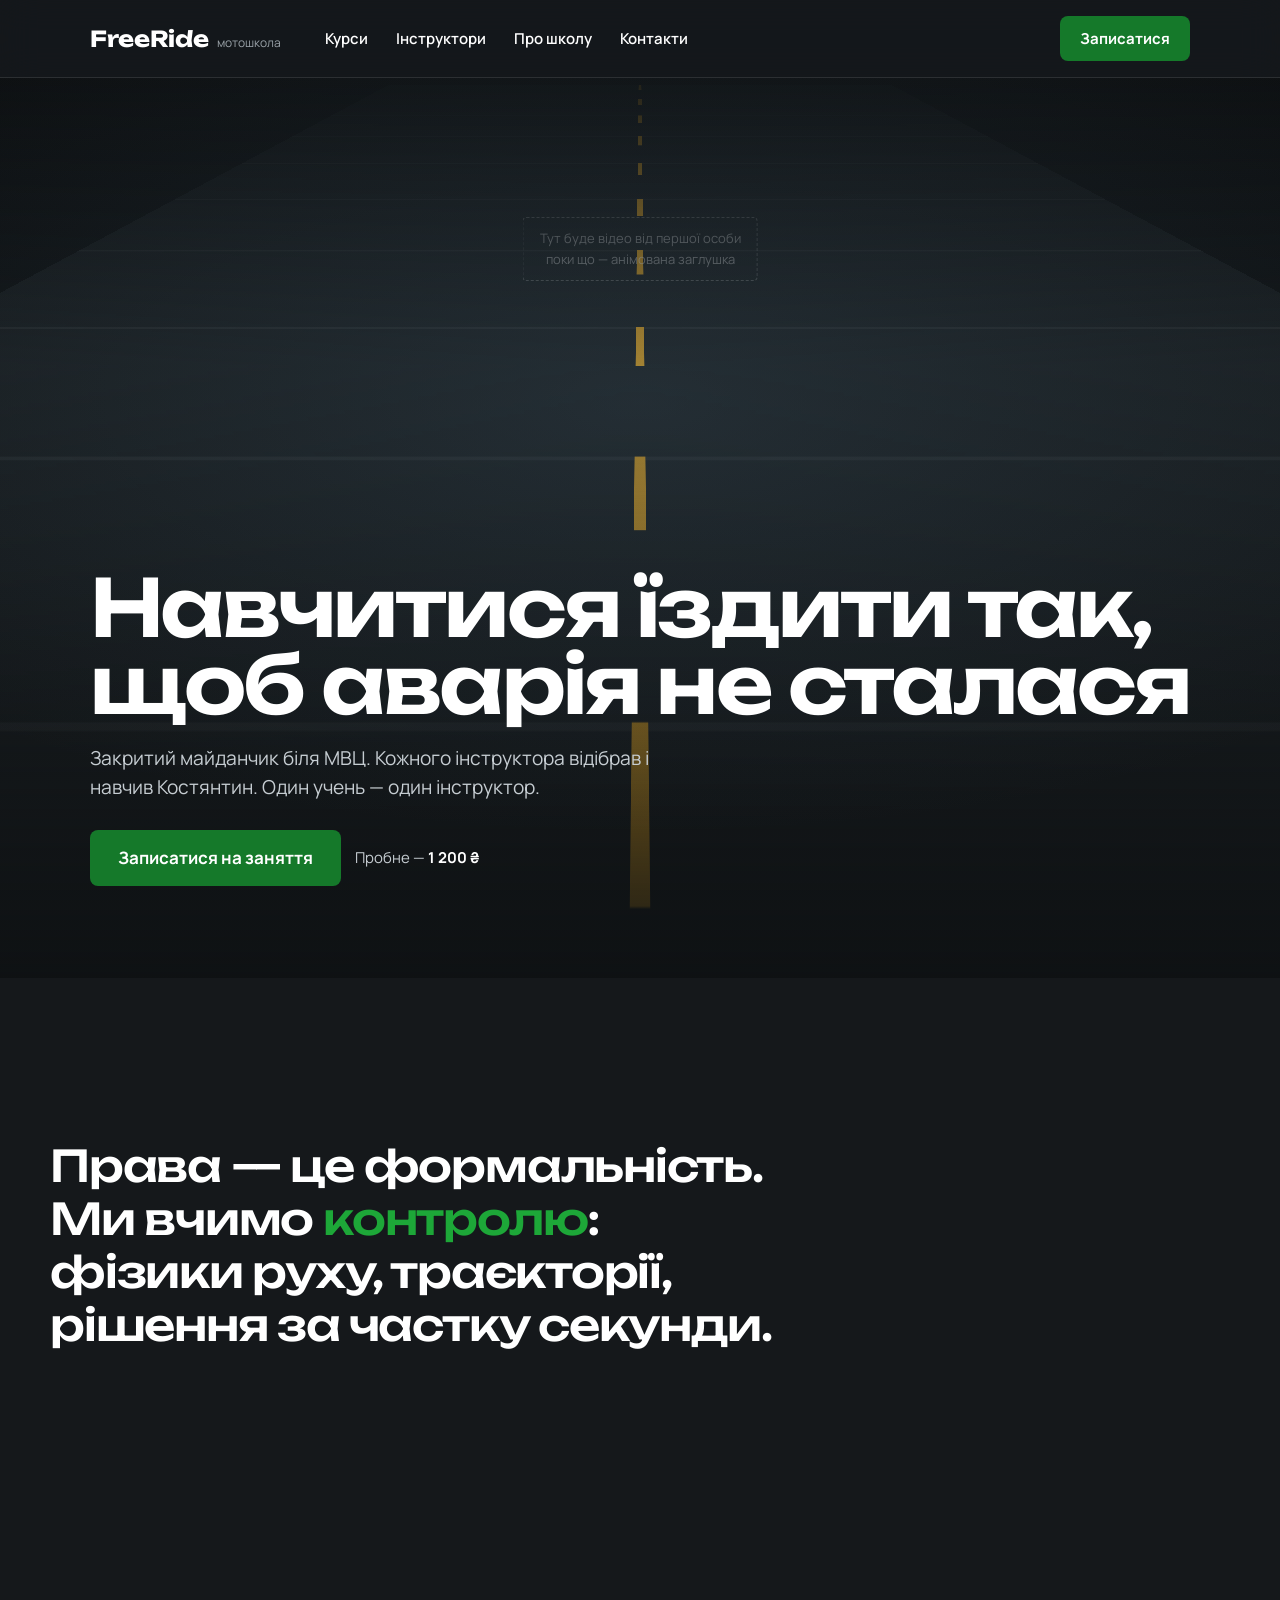
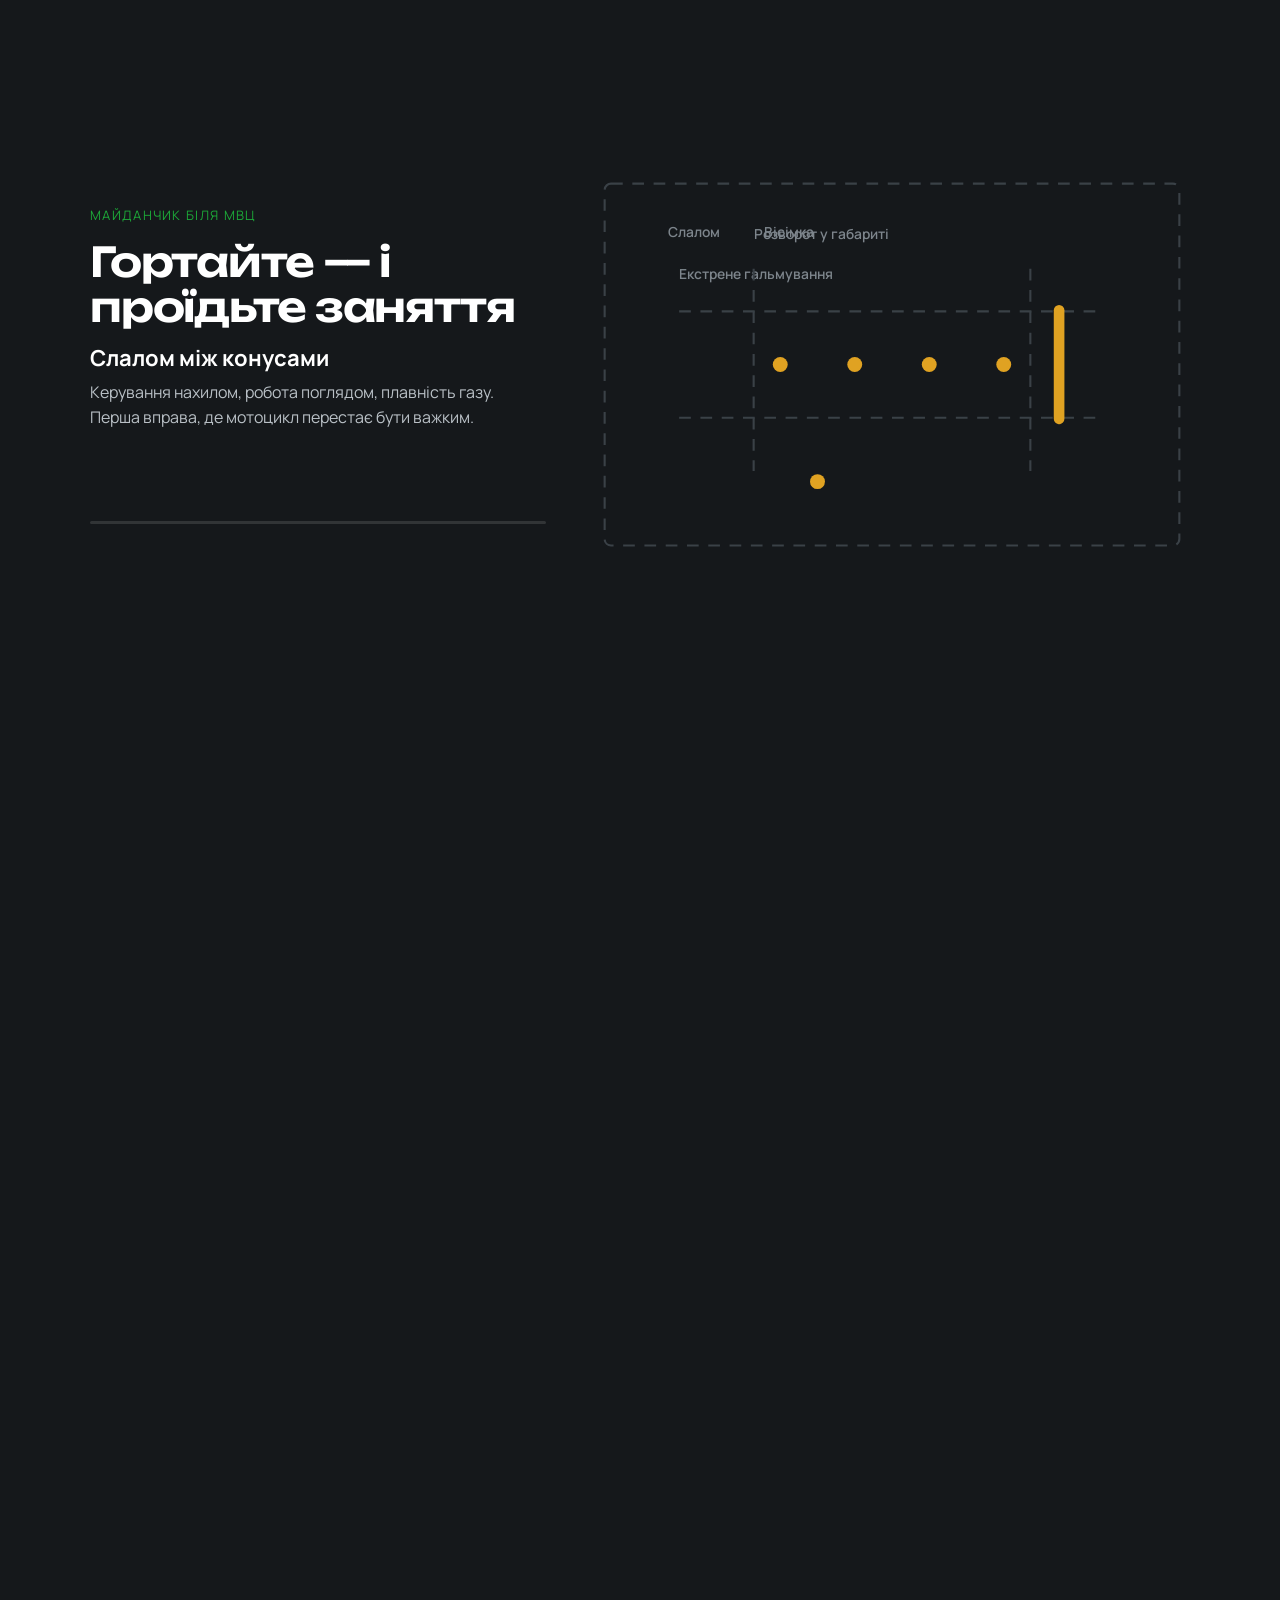
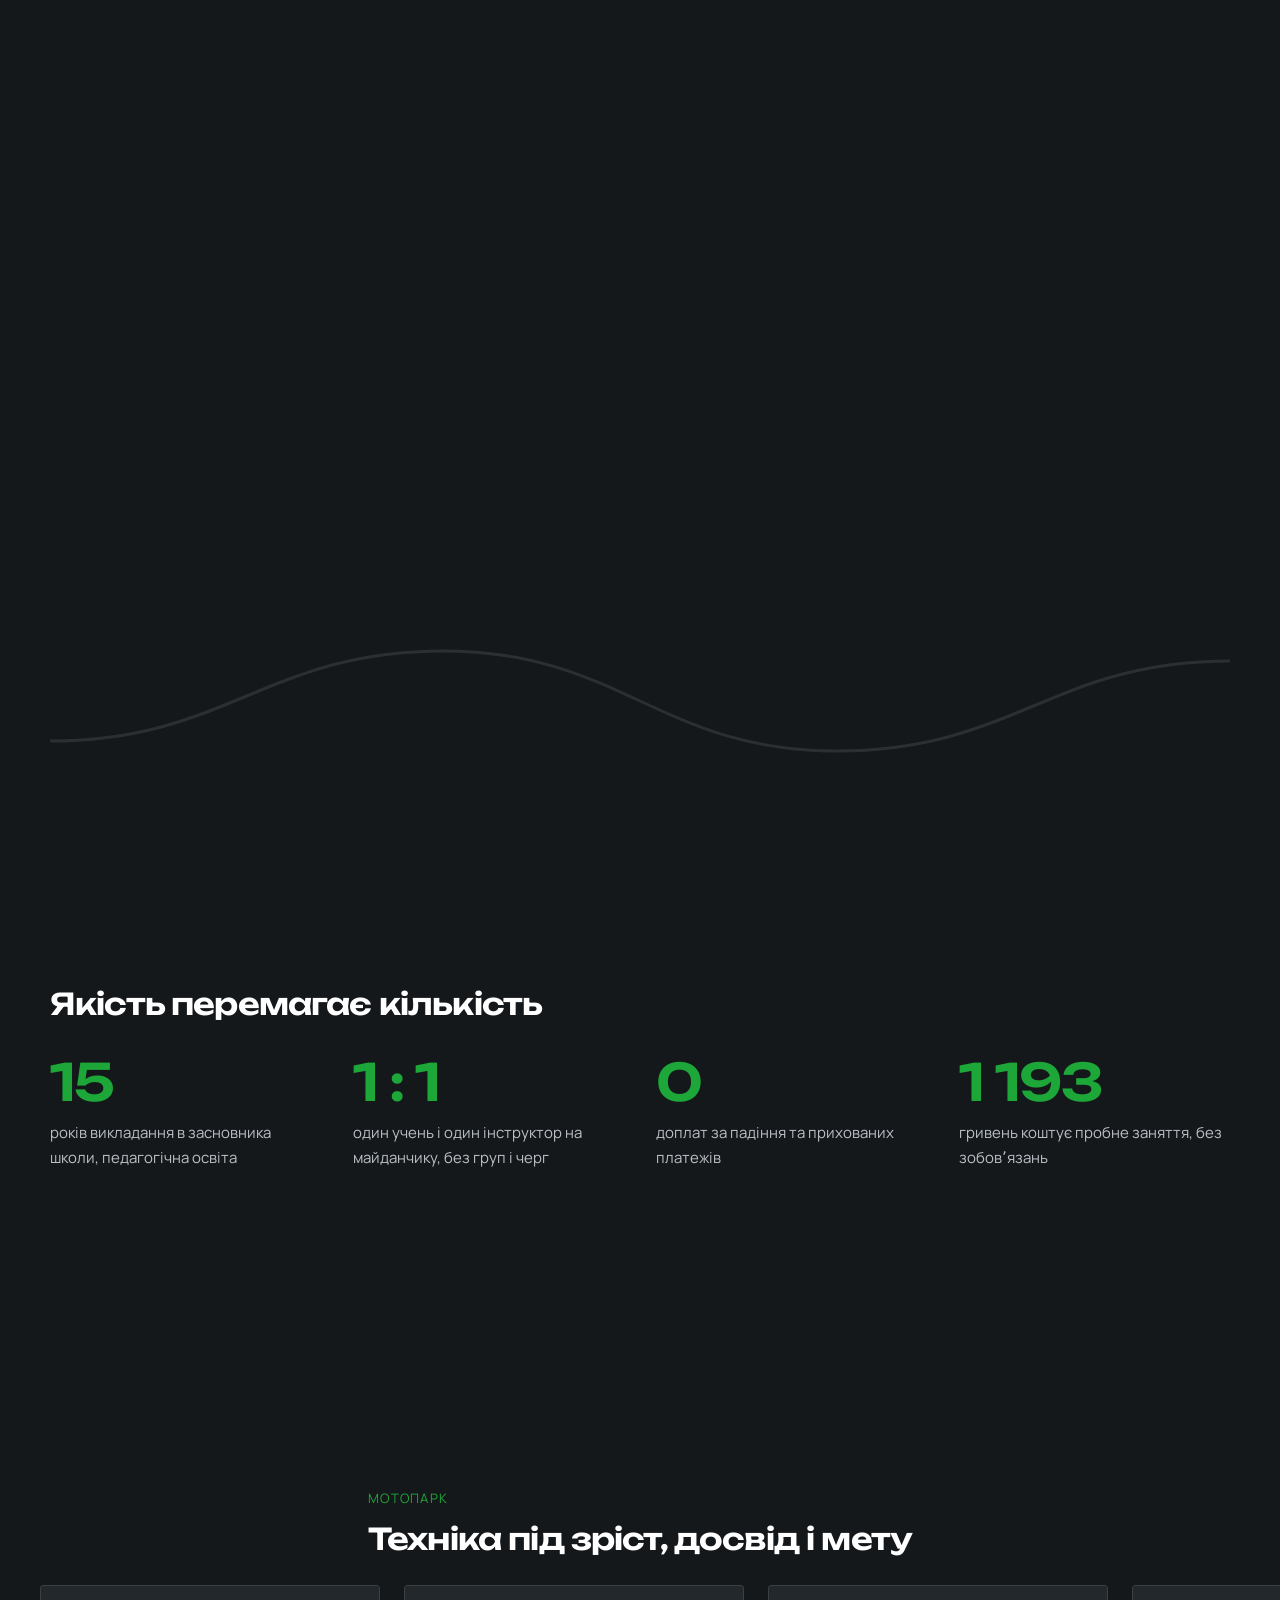
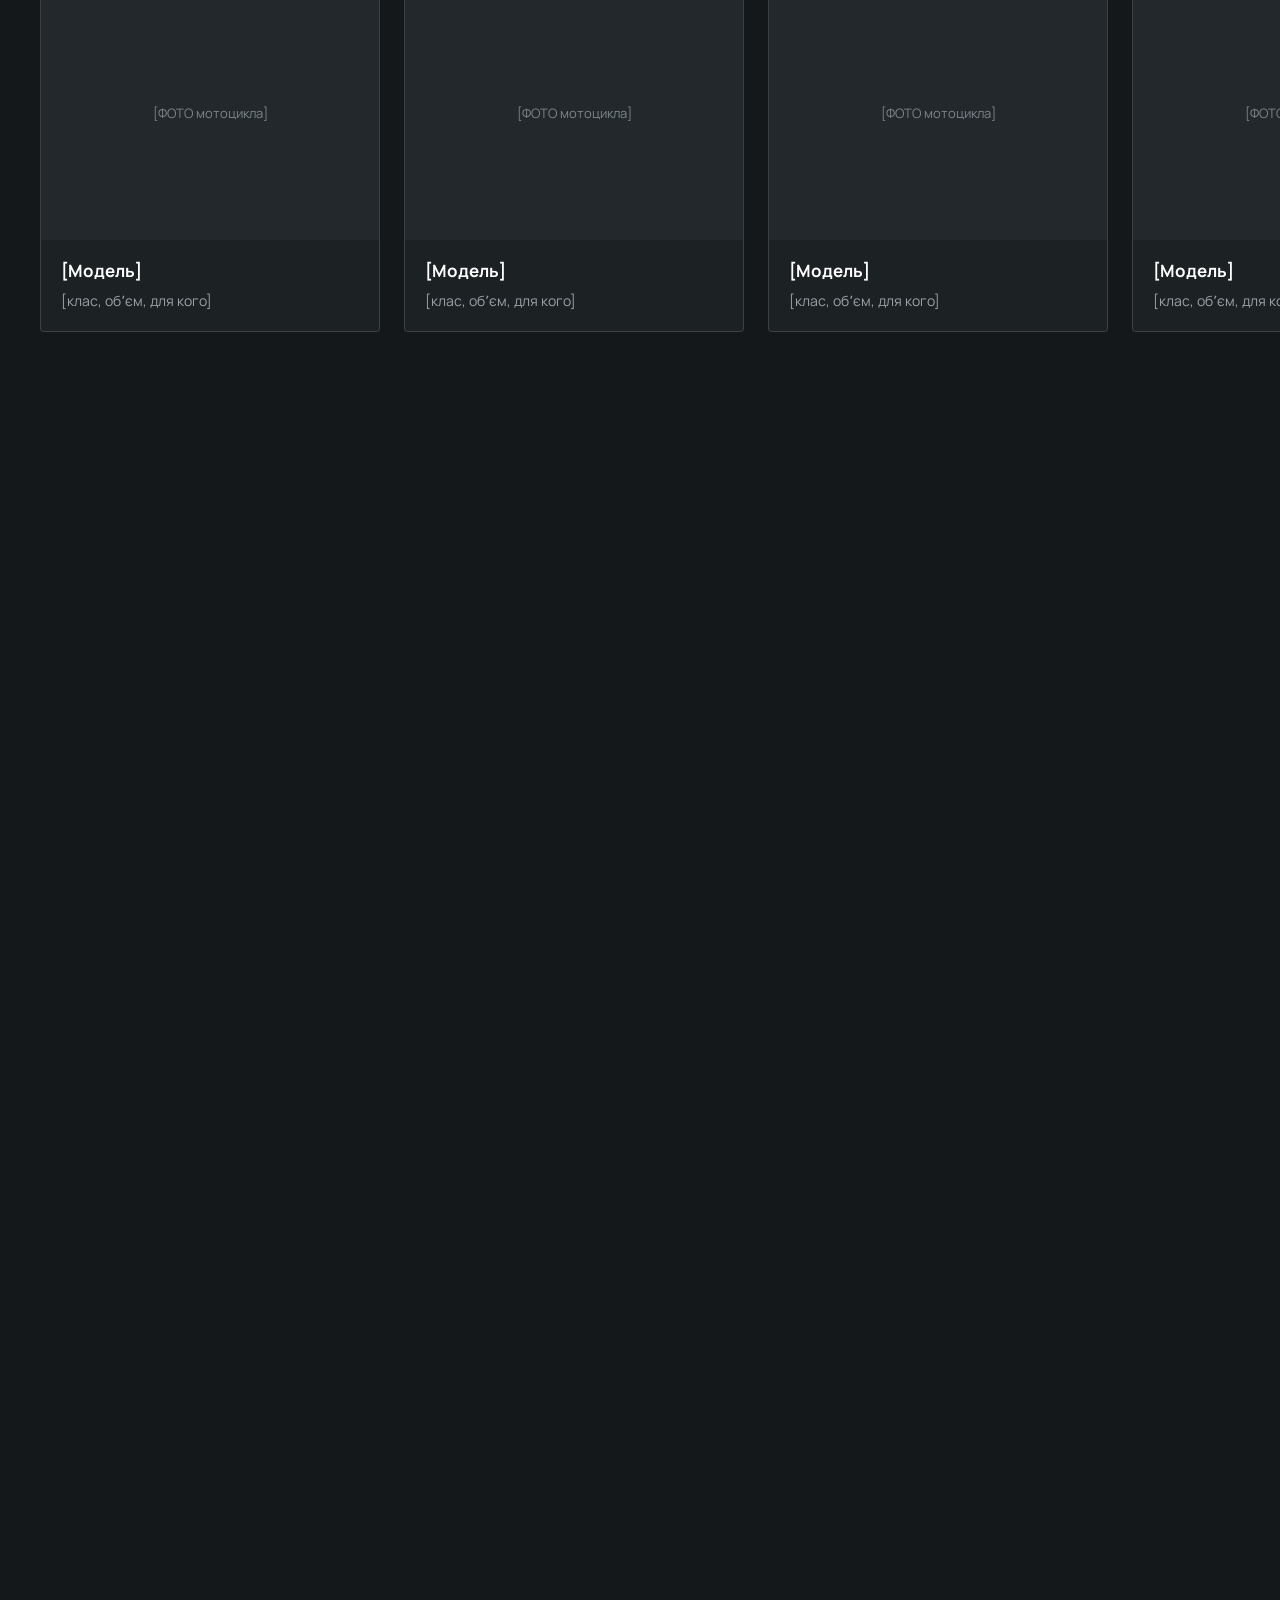
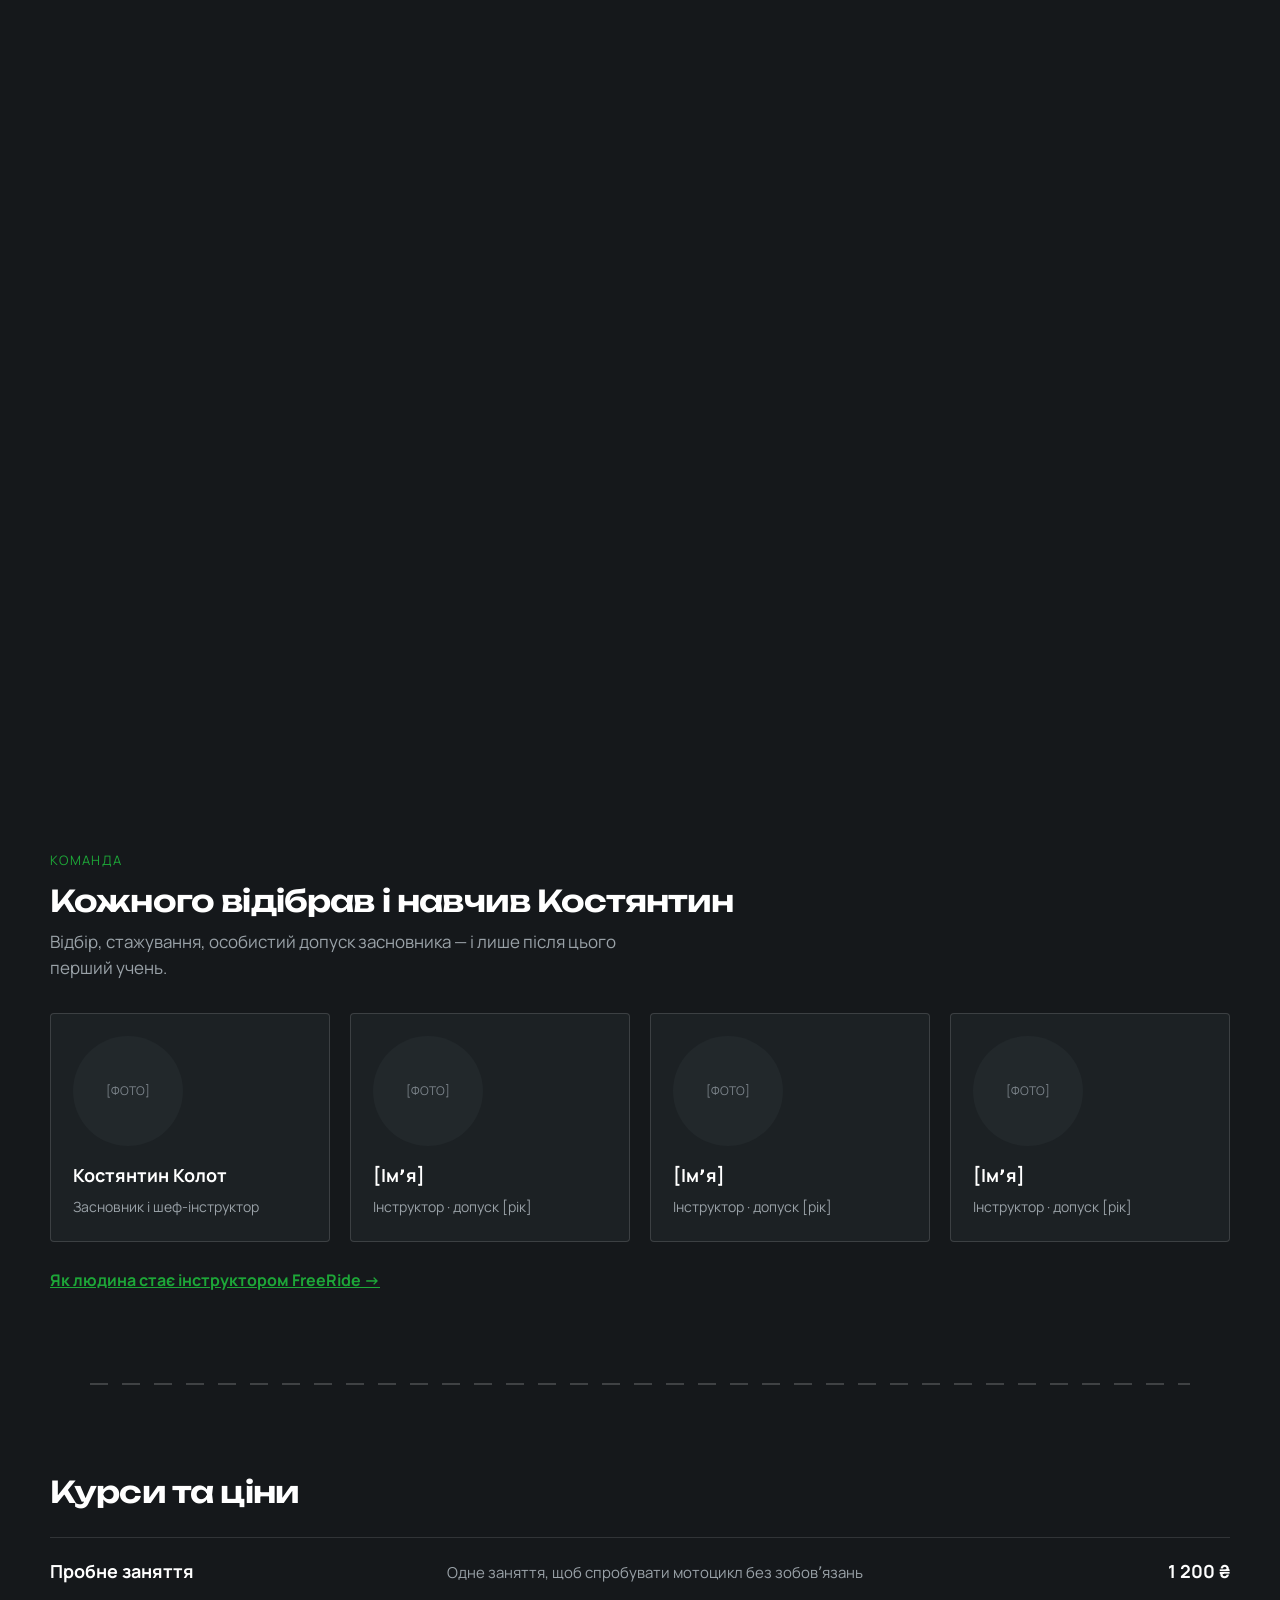
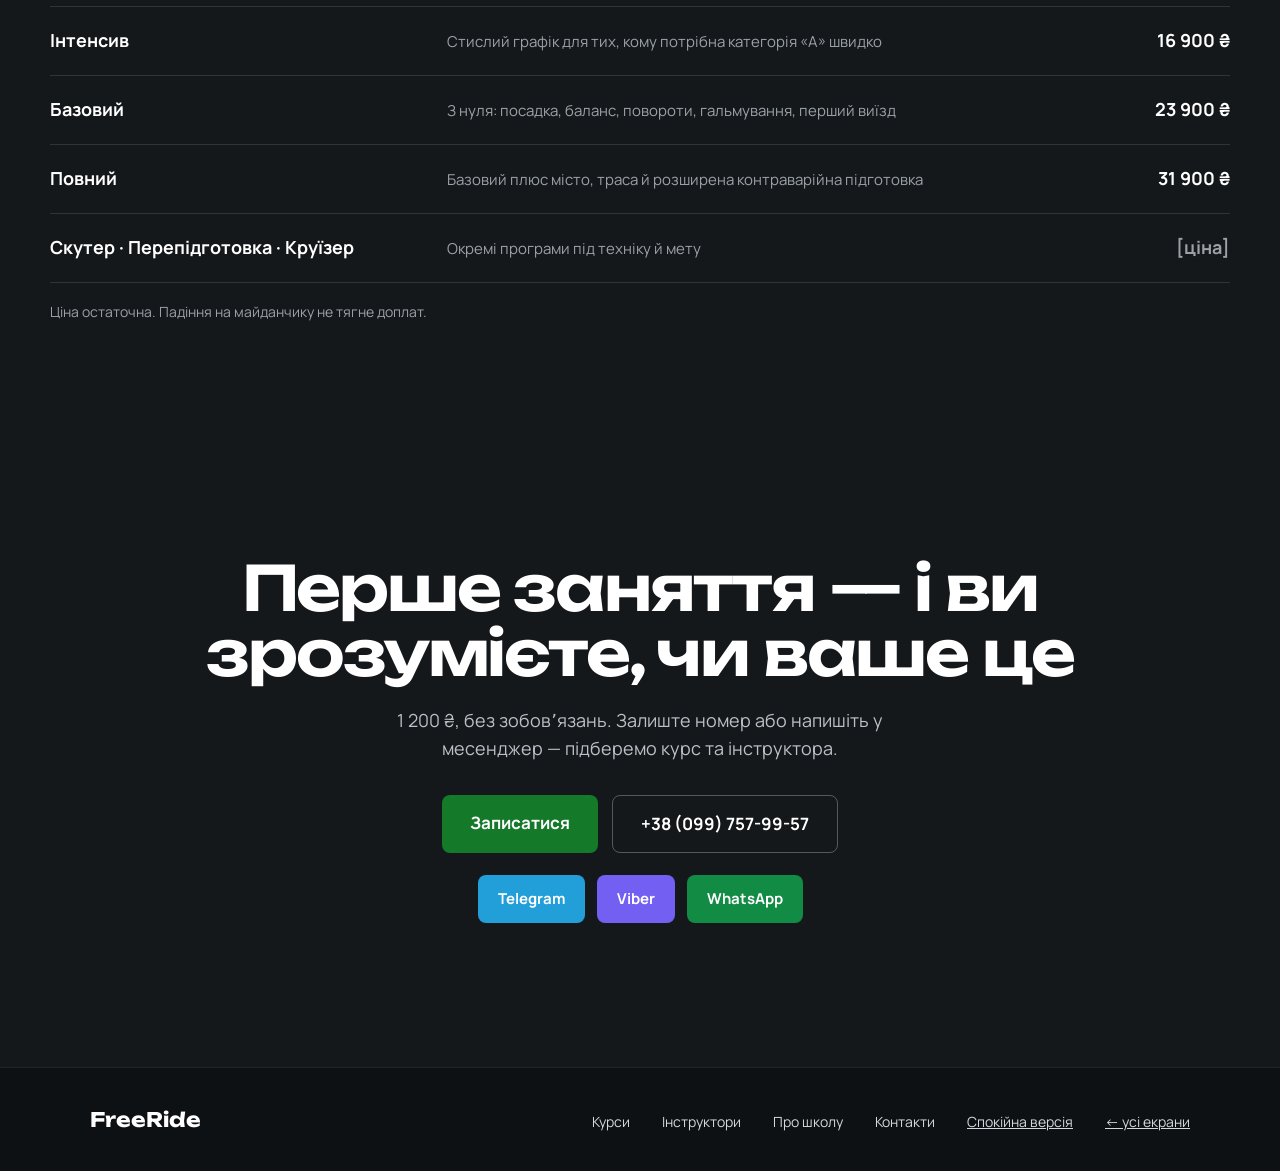
==== commit 89753a8c: "Іміджева головна зі скрол-режисурою Герой із POV-відео (поки анімована заглушка-дорога), закріплена " ====
--- a/home.html
+++ b/home.html
@@ -9,8 +9,9 @@
 <link rel="preconnect" href="https://fonts.gstatic.com" crossorigin>
 <link rel="stylesheet" href="https://fonts.googleapis.com/css2?family=Manrope:wght@400;500;600;700;800&family=Unbounded:wght@500;600;700&display=swap">
 <link rel="stylesheet" href="assets/site.css">
+<link rel="stylesheet" href="assets/showcase.css">
 </head>
-<body>
+<body class="showcase">
 
 <header class="bar">
   <div class="wrap bar-in">
@@ -26,300 +27,223 @@
 </header>
 
 <!-- ГЕРОЙ -->
-<section class="wrap" style="padding-top: 52px; padding-bottom: 44px">
-  <div class="row" style="gap: 56px; align-items: center">
-    <div style="flex: 1 1 440px; min-width: 0">
-      <h1>Кожного інструктора відібрав і навчив Костянтин</h1>
-      <p class="lede">Щоб потрапити в команду FreeRide, інструктор проходить відбір, стажування й особистий допуск засновника школи. Один учень — один інструктор, без потоків і без груп.</p>
-      <div class="row" style="gap: 14px; align-items: center">
-        <a class="btn btn-go" href="#zapys">Записатися на заняття</a>
-        <a class="btn btn-ghost" href="#pidbir">Підібрати курс</a>
+<section class="hero-wrap" data-track="top">
+  <div class="hero-media">
+    <!--
+      СЮДИ СТАВИТЬСЯ ВІДЕО. Замінити блок .road на:
+      <video autoplay muted loop playsinline preload="metadata" poster="assets/hero-poster.jpg">
+        <source src="assets/hero.webm" type="video/webm">
+        <source src="assets/hero.mp4" type="video/mp4">
+      </video>
+      Потрібно: зйомка від першої особи (екшн-камера на шоломі), 12–20 с петлею,
+      без звуку, 1920×1080, до 4 МБ після стиснення, плюс кадр-постер.
+    -->
+    <div class="road" role="img" aria-label="Заглушка: анімована дорога замість відео від першої особи">
+      <div class="road-plane"></div>
+      <p class="road-note">Тут буде відео від першої особи<br>поки що — анімована заглушка</p>
+    </div>
+  </div>
+
+  <div class="wrap hero-copy">
+    <h1 class="hero-h1">Навчитися їздити так, щоб аварія не сталася</h1>
+    <p class="hero-sub">Закритий майданчик біля МВЦ. Кожного інструктора відібрав і навчив Костянтин. Один учень — один інструктор.</p>
+    <div class="row" style="gap: 14px; align-items: center">
+      <a class="btn btn-go" href="#zapys">Записатися на заняття</a>
+      <span style="font-size: 15px; color: #C6CDD2">Пробне — <strong style="color: #FFF">1 200 ₴</strong></span>
+    </div>
+  </div>
+
+  <div class="scroll-hint"><i></i><span>ГОРТАЙТЕ</span></div>
+</section>
+
+<!-- ЗАЯВА -->
+<section class="wrap statement" data-reveal>
+  <p>
+    <span class="line">Права — це формальність.</span>
+    <span class="line">Ми вчимо <em>контролю</em>:</span>
+    <span class="line">фізики руху, траєкторії,</span>
+    <span class="line">рішення за частку секунди.</span>
+  </p>
+</section>
+
+<!-- ЗАКРІПЛЕНІ ВПРАВИ -->
+<section class="pin" data-track="pin">
+  <div class="pin-stage">
+    <div class="wrap pin-inner">
+
+      <div class="pin-text">
+        <p class="pin-kicker">МАЙДАНЧИК БІЛЯ МВЦ</p>
+        <h2 class="pin-title">Гортайте — і проїдьте заняття</h2>
+        <div class="pin-steps">
+          <div class="pin-step s1">
+            <h3>Слалом між конусами</h3>
+            <p>Керування нахилом, робота поглядом, плавність газу. Перша вправа, де мотоцикл перестає бути важким.</p>
+          </div>
+          <div class="pin-step s2">
+            <h3>Вісімка</h3>
+            <p>Контроль на мінімальній швидкості — найважче й найкорисніше. Саме тут народжується впевненість у місті.</p>
+          </div>
+          <div class="pin-step s3">
+            <h3>Екстрене гальмування</h3>
+            <p>Розподіл гальм, робота зі зчепленням, поведінка на різному покритті. Вправа, яка колись врятує.</p>
+          </div>
+          <div class="pin-step s4">
+            <h3>Розворот у габариті</h3>
+            <p>Важка техніка на малому просторі: габарит, баланс, голова повернута туди, куди їдете.</p>
+          </div>
+        </div>
+        <div class="pin-bar"><i></i></div>
       </div>
-      <p style="margin: 22px 0 0; font-size: 15px" class="muted">Пробне заняття — <strong style="color: var(--ink)">1 200 ₴</strong>, без зобовʼязань</p>
-    </div>
-
-    <div class="dark" style="flex: 1 1 420px; min-width: 0; border-radius: 4px; padding: 26px 26px 20px">
-      <svg viewBox="0 0 520 300" role="img" aria-label="Схема навчального майданчика: траєкторія слалому між конусами, вісімка та коридор екстреного гальмування" style="width: 100%; height: auto; display: block">
-        <rect x="8" y="8" width="504" height="284" rx="5" fill="none" stroke="#596169" stroke-width="2" stroke-dasharray="11 9"/>
-        <path class="trace" d="M44 86 C 66 86 72 52 94 52 C 116 52 122 120 144 120 C 166 120 172 52 194 52 C 216 52 222 120 244 120 C 266 120 272 52 294 52 C 316 52 322 120 344 120 C 366 120 372 86 394 86" fill="none" stroke="#1DA738" stroke-width="4" stroke-linecap="round"/>
-        <circle class="cone c1" cx="119" cy="86" r="5" fill="#E0A222"/>
-        <circle class="cone c2" cx="169" cy="86" r="5" fill="#E0A222"/>
-        <circle class="cone c3" cx="219" cy="86" r="5" fill="#E0A222"/>
-        <circle class="cone c4" cx="269" cy="86" r="5" fill="#E0A222"/>
-        <circle class="cone c5" cx="319" cy="86" r="5" fill="#E0A222"/>
-        <text x="44" y="36" fill="#9AA2A8" font-family="Manrope, sans-serif" font-size="13" font-weight="600">Слалом</text>
-        <path d="M126 222 C 126 196 170 196 170 222 C 170 248 126 248 126 222 C 126 196 82 196 82 222 C 82 248 126 248 126 222 Z" fill="none" stroke="#7D858C" stroke-width="3"/>
-        <text x="82" y="182" fill="#9AA2A8" font-family="Manrope, sans-serif" font-size="13" font-weight="600">Вісімка</text>
-        <line x1="268" y1="206" x2="440" y2="206" stroke="#596169" stroke-width="2" stroke-dasharray="9 8"/>
-        <line x1="268" y1="240" x2="440" y2="240" stroke="#596169" stroke-width="2" stroke-dasharray="9 8"/>
-        <line x1="276" y1="223" x2="416" y2="223" stroke="#7D858C" stroke-width="3" stroke-linecap="round"/>
-        <line x1="428" y1="200" x2="428" y2="246" stroke="#E0A222" stroke-width="5" stroke-linecap="round"/>
-        <text x="268" y="182" fill="#9AA2A8" font-family="Manrope, sans-serif" font-size="13" font-weight="600">Екстрене гальмування</text>
-      </svg>
-      <p style="margin: 16px 0 0; font-size: 13px; color: #9AA2A8">Майданчик біля МВЦ, Броварський проспект 15 — вправи базового курсу</p>
-    </div>
-  </div>
-</section>
-
-<!-- СТРІЧКА ІНСТРУКТОРІВ -->
-<section class="wrap" style="padding-bottom: 52px">
-  <a class="card" href="instructors.html" style="display: flex; flex-wrap: wrap; gap: 28px; align-items: center; padding: 22px 26px">
-    <span style="display: flex; flex: 0 0 auto">
-      <span class="avatar" style="width: 56px; height: 56px; border: 3px solid #FFFFFF">[ФОТО]</span>
-      <span class="avatar" style="width: 56px; height: 56px; border: 3px solid #FFFFFF; background: #DADED7; margin-left: -16px">[ФОТО]</span>
-      <span class="avatar" style="width: 56px; height: 56px; border: 3px solid #FFFFFF; background: #D2D7CF; margin-left: -16px">[ФОТО]</span>
-      <span class="avatar" style="width: 56px; height: 56px; border: 3px solid #FFFFFF; background: #2E3338; color: #FFFFFF; margin-left: -16px">[ФОТО]</span>
-    </span>
-    <span style="flex: 1 1 320px; min-width: 0">
-      <strong style="display: block; font-size: 18px; margin-bottom: 5px">Команда інструкторів</strong>
-      <span class="muted" style="font-size: 15px; line-height: 1.5">3 інструктори і Костянтин. Відбір, стажування, особистий допуск — і регулярна перевірка.</span>
-    </span>
-    <span style="flex: 0 0 auto; font-weight: 700; font-size: 16px; color: var(--go-deep)">Познайомитися</span>
-  </a>
+
+      <div class="pin-figure">
+        <svg class="ground" viewBox="0 0 560 360" role="img" aria-label="Схеми вправ на навчальному майданчику: слалом, вісімка, екстрене гальмування, розворот у габариті">
+          <rect class="lane" x="10" y="10" width="540" height="340" rx="6"/>
+
+          <g class="ex-g1">
+            <path class="path" d="M70 180 C 100 180 110 110 140 110 C 170 110 180 250 210 250 C 240 250 250 110 280 110 C 310 110 320 250 350 250 C 380 250 390 110 420 110 C 450 110 460 180 490 180"/>
+            <circle class="mark" cx="175" cy="180" r="7"/>
+            <circle class="mark" cx="245" cy="180" r="7"/>
+            <circle class="mark" cx="315" cy="180" r="7"/>
+            <circle class="mark" cx="385" cy="180" r="7"/>
+            <text class="lbl" x="70" y="60">Слалом</text>
+          </g>
+
+          <g class="ex-g2">
+            <path class="path" d="M280 180 C 280 110 400 110 400 180 C 400 250 280 250 280 180 C 280 110 160 110 160 180 C 160 250 280 250 280 180 Z"/>
+            <text class="lbl" x="160" y="60">Вісімка</text>
+          </g>
+
+          <g class="ex-g3">
+            <line class="lane" x1="80" y1="130" x2="480" y2="130"/>
+            <line class="lane" x1="80" y1="230" x2="480" y2="230"/>
+            <path class="path" d="M90 180 L 400 180"/>
+            <rect class="mark" x="432" y="124" width="10" height="112" rx="5"/>
+            <text class="lbl" x="80" y="100">Екстрене гальмування</text>
+          </g>
+
+          <g class="ex-g4">
+            <line class="lane" x1="150" y1="90" x2="150" y2="280"/>
+            <line class="lane" x1="410" y1="90" x2="410" y2="280"/>
+            <path class="path" d="M210 290 L 210 190 A 70 56 0 0 1 350 190 L 350 290"/>
+            <circle class="mark" cx="210" cy="290" r="7"/>
+            <text class="lbl" x="150" y="62">Розворот у габариті</text>
+          </g>
+        </svg>
+      </div>
+
+    </div>
+  </div>
+</section>
+
+<!-- ТРАЄКТОРІЯ -->
+<section class="wrap thread" data-track="pass">
+  <svg viewBox="0 0 1200 150" preserveAspectRatio="none" aria-hidden="true">
+    <path class="ghost" d="M0 120 C 180 120 220 30 400 30 C 580 30 620 130 800 130 C 980 130 1020 40 1200 40"/>
+    <path class="wire" d="M0 120 C 180 120 220 30 400 30 C 580 30 620 130 800 130 C 980 130 1020 40 1200 40"/>
+  </svg>
+</section>
+
+<!-- ЦИФРИ -->
+<section class="wrap nums" data-reveal>
+  <h2 style="color: #FFF; margin-bottom: 36px">Якість перемагає кількість</h2>
+  <div class="grid g4" style="gap: 32px">
+    <div class="num"><b data-count-to="15" data-count-prefix="">0</b><span>років викладання в засновника школи, педагогічна освіта</span></div>
+    <div class="num"><b>1 : 1</b><span>один учень і один інструктор на майданчику, без груп і черг</span></div>
+    <div class="num"><b data-count-to="0">0</b><span>доплат за падіння та прихованих платежів</span></div>
+    <div class="num"><b data-count-to="1200" data-count-dur="1400">0</b><span>гривень коштує пробне заняття, без зобовʼязань</span></div>
+  </div>
+</section>
+
+<!-- МОТОПАРК -->
+<section class="rail" data-track="pin">
+  <div class="rail-stage">
+    <div class="wrap" style="margin-bottom: 28px">
+      <p class="pin-kicker">МОТОПАРК</p>
+      <h2 style="color: #FFF; margin: 0">Техніка під зріст, досвід і мету</h2>
+    </div>
+    <div class="rail-track">
+      <div class="rail-card"><div class="rail-ph">[ФОТО мотоцикла]</div><div class="meta"><strong>[Модель]</strong><span>[клас, обʼєм, для кого]</span></div></div>
+      <div class="rail-card"><div class="rail-ph">[ФОТО мотоцикла]</div><div class="meta"><strong>[Модель]</strong><span>[клас, обʼєм, для кого]</span></div></div>
+      <div class="rail-card"><div class="rail-ph">[ФОТО мотоцикла]</div><div class="meta"><strong>[Модель]</strong><span>[клас, обʼєм, для кого]</span></div></div>
+      <div class="rail-card"><div class="rail-ph">[ФОТО мотоцикла]</div><div class="meta"><strong>[Модель]</strong><span>[клас, обʼєм, для кого]</span></div></div>
+      <div class="rail-card"><div class="rail-ph">[ФОТО мотоцикла]</div><div class="meta"><strong>[Модель]</strong><span>[клас, обʼєм, для кого]</span></div></div>
+      <div class="rail-card"><div class="rail-ph">[ФОТО мотоцикла]</div><div class="meta"><strong>[Модель]</strong><span>[клас, обʼєм, для кого]</span></div></div>
+    </div>
+  </div>
+</section>
+
+<!-- КОМАНДА -->
+<section class="wrap" style="padding: 10vh 0">
+  <p class="pin-kicker">КОМАНДА</p>
+  <h2 style="color: #FFF; margin-bottom: 10px">Кожного відібрав і навчив Костянтин</h2>
+  <p style="font-size: 17px; color: #9AA2A8; max-width: 34em; margin: 0 0 32px">Відбір, стажування, особистий допуск засновника — і лише після цього перший учень.</p>
+  <div class="grid g4 team-grid" data-reveal>
+    <div class="tcard">
+      <div class="ph">[ФОТО]</div>
+      <strong style="display: block; font-size: 18px; color: #FFF; margin-bottom: 4px">Костянтин Колот</strong>
+      <span style="font-size: 14px; color: #9AA2A8">Засновник і шеф-інструктор</span>
+    </div>
+    <div class="tcard">
+      <div class="ph">[ФОТО]</div>
+      <strong style="display: block; font-size: 18px; color: #FFF; margin-bottom: 4px">[Імʼя]</strong>
+      <span style="font-size: 14px; color: #9AA2A8">Інструктор · допуск [рік]</span>
+    </div>
+    <div class="tcard">
+      <div class="ph">[ФОТО]</div>
+      <strong style="display: block; font-size: 18px; color: #FFF; margin-bottom: 4px">[Імʼя]</strong>
+      <span style="font-size: 14px; color: #9AA2A8">Інструктор · допуск [рік]</span>
+    </div>
+    <div class="tcard">
+      <div class="ph">[ФОТО]</div>
+      <strong style="display: block; font-size: 18px; color: #FFF; margin-bottom: 4px">[Імʼя]</strong>
+      <span style="font-size: 14px; color: #9AA2A8">Інструктор · допуск [рік]</span>
+    </div>
+  </div>
+  <p style="margin: 26px 0 0"><a href="instructors.html" style="color: var(--go); font-weight: 700; font-size: 16px">Як людина стає інструктором FreeRide →</a></p>
 </section>
 
 <div class="wrap"><div class="rule"></div></div>
 
-<!-- ПІДБІР КУРСУ -->
-<section class="wrap" id="pidbir" style="padding-top: 52px">
-  <h2>З чого почати</h2>
-  <p class="sub" style="margin-bottom: 24px">Оберіть те, що описує вас зараз — курс підставиться сам.</p>
-
-  <div role="tablist" aria-label="Ваша ситуація" class="row" style="gap: 10px; margin-bottom: 24px">
-    <button type="button" role="tab" class="pill" data-goal="zero" aria-selected="true">Ніколи не сидів за кермом</button>
-    <button type="button" role="tab" class="pill" data-goal="licence" aria-selected="false">Потрібні права, і якнайшвидше</button>
-    <button type="button" role="tab" class="pill" data-goal="confidence" aria-selected="false">Права є, впевненості бракує</button>
-    <button type="button" role="tab" class="pill" data-goal="heavy" aria-selected="false">Хочу важкий мотоцикл</button>
-  </div>
-
-  <div class="card panel" data-panel="zero" style="padding: 28px; display: flex; flex-wrap: wrap; gap: 40px; align-items: flex-start">
-    <div style="flex: 1 1 380px; min-width: 0">
-      <div class="muted" style="font-size: 14px; margin-bottom: 8px">Вам підходить</div>
-      <h3 style="font-size: 28px">Базовий</h3>
-      <p style="margin: 0 0 20px; font-size: 17px; line-height: 1.6; color: var(--ink-2); max-width: 30em">Повний шлях з нуля: від першого дотику до мотоцикла до самостійного виїзду в місто та категорії «А».</p>
-      <ul style="margin: 0 0 24px; padding: 0; list-style: none; border-top: 1px solid var(--line)">
-        <li style="padding: 11px 0; border-bottom: 1px solid var(--line)">Посадка, рівновага й рух по прямій</li>
-        <li style="padding: 11px 0; border-bottom: 1px solid var(--line)">Слалом, вісімка, розворот у габариті</li>
-        <li style="padding: 11px 0; border-bottom: 1px solid var(--line)">Екстрене гальмування та обʼїзд перешкоди</li>
-      </ul>
-      <div class="row" style="gap: 14px; align-items: center">
-        <a class="btn btn-go" style="font-size: 16px; padding: 14px 24px" href="#zapys">Записатися на базовий</a>
-        <a href="course.html" style="font-weight: 700; font-size: 16px">Програма курсу</a>
-      </div>
-    </div>
-    <div class="soft" style="flex: 0 1 260px; min-width: 0; border-radius: 3px; padding: 24px">
-      <div class="muted" style="font-size: 14px; margin-bottom: 6px">Вартість</div>
-      <div style="font-family: 'Unbounded', sans-serif; font-weight: 600; font-size: 32px; letter-spacing: -0.02em; margin-bottom: 18px">23 900 ₴</div>
-      <div class="muted" style="font-size: 14px; margin-bottom: 6px">Занять</div>
-      <div style="font-weight: 700; font-size: 20px; margin-bottom: 18px">[кількість]</div>
-      <div class="muted" style="font-size: 14px; line-height: 1.5">Мотоцикл, паливо та екіпіровка входять. Доплат за падіння немає.</div>
-    </div>
-  </div>
-
-  <div class="card panel" data-panel="licence" hidden style="padding: 28px; display: flex; flex-wrap: wrap; gap: 40px; align-items: flex-start">
-    <div style="flex: 1 1 380px; min-width: 0">
-      <div class="muted" style="font-size: 14px; margin-bottom: 8px">Вам підходить</div>
-      <h3 style="font-size: 28px">Інтенсив</h3>
-      <p style="margin: 0 0 20px; font-size: 17px; line-height: 1.6; color: var(--ink-2); max-width: 30em">Стислий графік під категорію «А»: екзаменаційні вправи та підготовка до іспиту без зайвих занять.</p>
-      <ul style="margin: 0 0 24px; padding: 0; list-style: none; border-top: 1px solid var(--line)">
-        <li style="padding: 11px 0; border-bottom: 1px solid var(--line)">Екзаменаційні вправи майданчика</li>
-        <li style="padding: 11px 0; border-bottom: 1px solid var(--line)">Упевнений старт, зупинка, маневр</li>
-        <li style="padding: 11px 0; border-bottom: 1px solid var(--line)">Підготовка документів та іспит</li>
-      </ul>
-      <div class="row" style="gap: 14px; align-items: center">
-        <a class="btn btn-go" style="font-size: 16px; padding: 14px 24px" href="#zapys">Записатися на інтенсив</a>
-        <a href="course.html" style="font-weight: 700; font-size: 16px">Програма курсу</a>
-      </div>
-    </div>
-    <div class="soft" style="flex: 0 1 260px; min-width: 0; border-radius: 3px; padding: 24px">
-      <div class="muted" style="font-size: 14px; margin-bottom: 6px">Вартість</div>
-      <div style="font-family: 'Unbounded', sans-serif; font-weight: 600; font-size: 32px; letter-spacing: -0.02em; margin-bottom: 18px">16 900 ₴</div>
-      <div class="muted" style="font-size: 14px; margin-bottom: 6px">Занять</div>
-      <div style="font-weight: 700; font-size: 20px; margin-bottom: 18px">[кількість]</div>
-      <div class="muted" style="font-size: 14px; line-height: 1.5">Мотоцикл, паливо та екіпіровка входять. Доплат за падіння немає.</div>
-    </div>
-  </div>
-
-  <div class="card panel" data-panel="confidence" hidden style="padding: 28px; display: flex; flex-wrap: wrap; gap: 40px; align-items: flex-start">
-    <div style="flex: 1 1 380px; min-width: 0">
-      <div class="muted" style="font-size: 14px; margin-bottom: 8px">Вам підходить</div>
-      <h3 style="font-size: 28px">Підвищення кваліфікації</h3>
-      <p style="margin: 0 0 20px; font-size: 17px; line-height: 1.6; color: var(--ink-2); max-width: 30em">Для тих, хто вже їздить: контраварійні навички, траєкторія, реакція й дорожня стратегія в реальному потоці.</p>
-      <ul style="margin: 0 0 24px; padding: 0; list-style: none; border-top: 1px solid var(--line)">
-        <li style="padding: 11px 0; border-bottom: 1px solid var(--line)">Екстрене гальмування на різному покритті</li>
-        <li style="padding: 11px 0; border-bottom: 1px solid var(--line)">Обʼїзд раптової перешкоди</li>
-        <li style="padding: 11px 0; border-bottom: 1px solid var(--line)">Траєкторія в повороті та робота поглядом</li>
-      </ul>
-      <div class="row" style="gap: 14px; align-items: center">
-        <a class="btn btn-go" style="font-size: 16px; padding: 14px 24px" href="#zapys">Записатися на підвищення кваліфікації</a>
-        <a href="course.html" style="font-weight: 700; font-size: 16px">Програма курсу</a>
-      </div>
-    </div>
-    <div class="soft" style="flex: 0 1 260px; min-width: 0; border-radius: 3px; padding: 24px">
-      <div class="muted" style="font-size: 14px; margin-bottom: 6px">Вартість</div>
-      <div style="font-family: 'Unbounded', sans-serif; font-weight: 600; font-size: 32px; letter-spacing: -0.02em; margin-bottom: 18px">[ціна]</div>
-      <div class="muted" style="font-size: 14px; margin-bottom: 6px">Занять</div>
-      <div style="font-weight: 700; font-size: 20px; margin-bottom: 18px">[кількість]</div>
-      <div class="muted" style="font-size: 14px; line-height: 1.5">Мотоцикл, паливо та екіпіровка входять. Доплат за падіння немає.</div>
-    </div>
-  </div>
-
-  <div class="card panel" data-panel="heavy" hidden style="padding: 28px; display: flex; flex-wrap: wrap; gap: 40px; align-items: flex-start">
-    <div style="flex: 1 1 380px; min-width: 0">
-      <div class="muted" style="font-size: 14px; margin-bottom: 8px">Вам підходить</div>
-      <h3 style="font-size: 28px">Круїзер</h3>
-      <p style="margin: 0 0 20px; font-size: 17px; line-height: 1.6; color: var(--ink-2); max-width: 30em">Керування великою та важкою технікою: габарит, баланс на малій швидкості, розворот у обмеженому просторі.</p>
-      <ul style="margin: 0 0 24px; padding: 0; list-style: none; border-top: 1px solid var(--line)">
-        <li style="padding: 11px 0; border-bottom: 1px solid var(--line)">Баланс і габарит важкого мотоцикла</li>
-        <li style="padding: 11px 0; border-bottom: 1px solid var(--line)">Розворот у заданому просторі</li>
-        <li style="padding: 11px 0; border-bottom: 1px solid var(--line)">Низька швидкість без втрати контролю</li>
-      </ul>
-      <div class="row" style="gap: 14px; align-items: center">
-        <a class="btn btn-go" style="font-size: 16px; padding: 14px 24px" href="#zapys">Записатися на круїзер</a>
-        <a href="course.html" style="font-weight: 700; font-size: 16px">Програма курсу</a>
-      </div>
-    </div>
-    <div class="soft" style="flex: 0 1 260px; min-width: 0; border-radius: 3px; padding: 24px">
-      <div class="muted" style="font-size: 14px; margin-bottom: 6px">Вартість</div>
-      <div style="font-family: 'Unbounded', sans-serif; font-weight: 600; font-size: 32px; letter-spacing: -0.02em; margin-bottom: 18px">[ціна]</div>
-      <div class="muted" style="font-size: 14px; margin-bottom: 6px">Занять</div>
-      <div style="font-weight: 700; font-size: 20px; margin-bottom: 18px">[кількість]</div>
-      <div class="muted" style="font-size: 14px; line-height: 1.5">Мотоцикл, паливо та екіпіровка входять. Доплат за падіння немає.</div>
-    </div>
-  </div>
-</section>
-
-<!-- ВПРАВИ -->
-<section class="wrap" style="padding-top: 52px">
-  <h2>Що саме ви робитимете</h2>
-  <p class="sub">Наведіть на схему — побачите манёвр. Наступну вправу починаємо тоді, коли попередня виходить упевнено.</p>
-  <div class="grid g4">
-    <a class="card ex" href="course.html" style="padding: 22px">
-      <svg viewBox="0 0 120 50" role="img" aria-label="Схема: слалом між конусами" style="width: 100%; height: auto; display: block; margin-bottom: 18px">
-        <path class="ex-line" d="M8 26 C 22 26 26 10 40 10 C 54 10 58 42 72 42 C 86 42 90 26 104 26" fill="none" stroke="#1DA738" stroke-width="3" stroke-linecap="round"/>
-        <circle cx="24" cy="26" r="4" fill="#E0A222"/><circle cx="56" cy="26" r="4" fill="#E0A222"/><circle cx="88" cy="26" r="4" fill="#E0A222"/>
-      </svg>
-      <strong style="display: block; font-size: 17px; margin-bottom: 6px">Слалом</strong>
-      <span class="muted" style="font-size: 14px; line-height: 1.5">Нахил, погляд, плавність газу</span>
-    </a>
-    <a class="card ex" href="course.html" style="padding: 22px">
-      <svg viewBox="0 0 120 50" role="img" aria-label="Схема: вісімка" style="width: 100%; height: auto; display: block; margin-bottom: 18px">
-        <path class="ex-line" d="M60 25 C 60 7 92 7 92 25 C 92 43 60 43 60 25 C 60 7 28 7 28 25 C 28 43 60 43 60 25 Z" fill="none" stroke="#1DA738" stroke-width="3"/>
-      </svg>
-      <strong style="display: block; font-size: 17px; margin-bottom: 6px">Вісімка</strong>
-      <span class="muted" style="font-size: 14px; line-height: 1.5">Контроль на мінімальній швидкості</span>
-    </a>
-    <a class="card ex" href="course.html" style="padding: 22px">
-      <svg viewBox="0 0 120 50" role="img" aria-label="Схема: коридор екстреного гальмування" style="width: 100%; height: auto; display: block; margin-bottom: 18px">
-        <line x1="8" y1="12" x2="112" y2="12" stroke="#D8DCD6" stroke-width="2" stroke-dasharray="8 7"/>
-        <line x1="8" y1="40" x2="112" y2="40" stroke="#D8DCD6" stroke-width="2" stroke-dasharray="8 7"/>
-        <line class="ex-line" x1="10" y1="26" x2="94" y2="26" stroke="#1DA738" stroke-width="3" stroke-linecap="round"/>
-        <line x1="104" y1="12" x2="104" y2="40" stroke="#E0A222" stroke-width="5" stroke-linecap="round"/>
-      </svg>
-      <strong style="display: block; font-size: 17px; margin-bottom: 6px">Екстрене гальмування</strong>
-      <span class="muted" style="font-size: 14px; line-height: 1.5">Розподіл гальм і різне покриття</span>
-    </a>
-    <a class="card ex" href="course.html" style="padding: 22px">
-      <svg viewBox="0 0 120 50" role="img" aria-label="Схема: розворот у заданому габариті" style="width: 100%; height: auto; display: block; margin-bottom: 18px">
-        <line x1="14" y1="10" x2="14" y2="42" stroke="#D8DCD6" stroke-width="2" stroke-dasharray="7 6"/>
-        <line x1="106" y1="10" x2="106" y2="42" stroke="#D8DCD6" stroke-width="2" stroke-dasharray="7 6"/>
-        <path class="ex-line" d="M34 44 L 34 26 A 26 18 0 0 1 86 26 L 86 44" fill="none" stroke="#1DA738" stroke-width="3" stroke-linecap="round"/>
-      </svg>
-      <strong style="display: block; font-size: 17px; margin-bottom: 6px">Розворот у габариті</strong>
-      <span class="muted" style="font-size: 14px; line-height: 1.5">Важка техніка на малому просторі</span>
-    </a>
-  </div>
-</section>
-
 <!-- ЦІНИ -->
-<section class="wrap" style="padding-top: 52px">
-  <h2 style="margin-bottom: 24px">Усі курси та ціни</h2>
-  <div style="border-top: 1px solid var(--line)">
-    <div class="row" style="align-items: baseline; padding: 20px 0; border-bottom: 1px solid var(--line)"><strong style="flex: 1 1 210px; font-size: 18px">Пробне заняття</strong><span class="muted" style="flex: 2 1 320px; font-size: 15px">Одне заняття, щоб спробувати мотоцикл без зобовʼязань</span><strong style="flex: 0 0 110px; font-size: 18px; text-align: right">1 200 ₴</strong><a href="course.html" style="flex: 0 0 auto; font-weight: 700; font-size: 15px">Детальніше</a></div>
-    <div class="row" style="align-items: baseline; padding: 20px 0; border-bottom: 1px solid var(--line)"><strong style="flex: 1 1 210px; font-size: 18px">Інтенсив</strong><span class="muted" style="flex: 2 1 320px; font-size: 15px">Стислий графік для тих, кому потрібна категорія «А» швидко</span><strong style="flex: 0 0 110px; font-size: 18px; text-align: right">16 900 ₴</strong><a href="course.html" style="flex: 0 0 auto; font-weight: 700; font-size: 15px">Детальніше</a></div>
-    <div class="row" style="align-items: baseline; padding: 20px 0; border-bottom: 1px solid var(--line)"><strong style="flex: 1 1 210px; font-size: 18px">Базовий</strong><span class="muted" style="flex: 2 1 320px; font-size: 15px">З нуля: посадка, баланс, повороти, гальмування, перший виїзд</span><strong style="flex: 0 0 110px; font-size: 18px; text-align: right">23 900 ₴</strong><a href="course.html" style="flex: 0 0 auto; font-weight: 700; font-size: 15px">Детальніше</a></div>
-    <div class="row" style="align-items: baseline; padding: 20px 0; border-bottom: 1px solid var(--line)"><strong style="flex: 1 1 210px; font-size: 18px">Повний</strong><span class="muted" style="flex: 2 1 320px; font-size: 15px">Базовий плюс місто, траса й розширена контраварійна підготовка</span><strong style="flex: 0 0 110px; font-size: 18px; text-align: right">31 900 ₴</strong><a href="course.html" style="flex: 0 0 auto; font-weight: 700; font-size: 15px">Детальніше</a></div>
-    <div class="row" style="align-items: baseline; padding: 20px 0; border-bottom: 1px solid var(--line)"><strong style="flex: 1 1 210px; font-size: 18px">Скутер</strong><span class="muted" style="flex: 2 1 320px; font-size: 15px">Окрема програма для скутера й техніки з автоматом</span><strong class="muted" style="flex: 0 0 110px; font-size: 18px; text-align: right">[ціна]</strong><a href="course.html" style="flex: 0 0 auto; font-weight: 700; font-size: 15px">Детальніше</a></div>
-    <div class="row" style="align-items: baseline; padding: 20px 0; border-bottom: 1px solid var(--line)"><strong style="flex: 1 1 210px; font-size: 18px">Перепідготовка</strong><span class="muted" style="flex: 2 1 320px; font-size: 15px">Для водіїв з іншою категорією, яким потрібна «А»</span><strong class="muted" style="flex: 0 0 110px; font-size: 18px; text-align: right">[ціна]</strong><a href="course.html" style="flex: 0 0 auto; font-weight: 700; font-size: 15px">Детальніше</a></div>
-    <div class="row" style="align-items: baseline; padding: 20px 0; border-bottom: 1px solid var(--line)"><strong style="flex: 1 1 210px; font-size: 18px">Підвищення кваліфікації</strong><span class="muted" style="flex: 2 1 320px; font-size: 15px">Для тих, хто вже їздить: контраварійні навички й фізика руху</span><strong class="muted" style="flex: 0 0 110px; font-size: 18px; text-align: right">[ціна]</strong><a href="course.html" style="flex: 0 0 auto; font-weight: 700; font-size: 15px">Детальніше</a></div>
-    <div class="row" style="align-items: baseline; padding: 20px 0; border-bottom: 1px solid var(--line)"><strong style="flex: 1 1 210px; font-size: 18px">Круїзер</strong><span class="muted" style="flex: 2 1 320px; font-size: 15px">Важка техніка: баланс, габарит, розворот, низька швидкість</span><strong class="muted" style="flex: 0 0 110px; font-size: 18px; text-align: right">[ціна]</strong><a href="course.html" style="flex: 0 0 auto; font-weight: 700; font-size: 15px">Детальніше</a></div>
-  </div>
-  <p class="muted" style="margin: 18px 0 0; font-size: 14px">Ціна остаточна. Падіння на майданчику не тягне доплат.</p>
-</section>
-
-<!-- СЛОГАН -->
-<section class="dark" style="margin-top: 52px">
-  <div class="wrap" style="padding-top: 52px; padding-bottom: 52px">
-    <h2 style="font-size: 34px; margin-bottom: 14px">Якість перемагає кількість</h2>
-    <p style="margin: 0 0 36px; font-size: 17px; line-height: 1.6; color: #B9C0C6; max-width: 38em">Ми не набираємо інструкторів під попит. Кожен проходить відбір і підготовку в засновника школи — і лише після цього отримує учня.</p>
-    <div class="grid g4" style="gap: 32px">
-      <div><div style="font-family: 'Unbounded', sans-serif; font-weight: 600; font-size: 30px; color: #1DA738; margin-bottom: 12px">Відбір</div><div style="font-size: 15px; line-height: 1.5; color: #D4D9DD">інструктор приходить у команду лише через стажування й особистий допуск Костянтина</div></div>
-      <div><div style="font-family: 'Unbounded', sans-serif; font-weight: 600; font-size: 30px; color: #1DA738; margin-bottom: 12px">1 : 1</div><div style="font-size: 15px; line-height: 1.5; color: #D4D9DD">один учень і один інструктор на майданчику, без груп і черг</div></div>
-      <div><div style="font-family: 'Unbounded', sans-serif; font-weight: 600; font-size: 30px; color: #1DA738; margin-bottom: 12px">0</div><div style="font-size: 15px; line-height: 1.5; color: #D4D9DD">доплат за падіння та прихованих платежів — ціна фіксована</div></div>
-      <div><div style="font-family: 'Unbounded', sans-serif; font-weight: 600; font-size: 30px; color: #1DA738; margin-bottom: 12px">15+</div><div style="font-size: 15px; line-height: 1.5; color: #D4D9DD">років викладання в засновника, педагогічна освіта, контраварійна підготовка</div></div>
-    </div>
-  </div>
-</section>
-
-<!-- ЦИТАТА -->
-<section class="wrap" style="padding-top: 52px; padding-bottom: 52px">
-  <blockquote style="margin: 0; border-left: 4px solid var(--go); padding: 2px 0 2px 28px; max-width: 46em">
-    <p style="margin: 0 0 18px; font-family: 'Unbounded', sans-serif; font-weight: 500; font-size: 25px; line-height: 1.35; letter-spacing: -0.02em">«Ми вчимо мислити на декілька кроків уперед і діяти так, щоб аварійна ситуація просто не сталася. Фізика для всіх працює однаково.»</p>
-    <footer class="muted" style="font-size: 15px">Костянтин Колот, засновник і шеф-інструктор</footer>
-  </blockquote>
-</section>
-
-<!-- ВІДГУКИ -->
-<section class="wrap" style="padding-bottom: 52px">
-  <div class="row" style="align-items: baseline; margin-bottom: 28px">
-    <h2 style="margin: 0; flex-grow: 1">Що кажуть учні</h2>
-    <a href="#google" style="font-weight: 700; font-size: 15px">Усі відгуки в Google</a>
-  </div>
-  <div class="grid g3">
-    <figure style="margin: 0; border-left: 3px solid var(--go); padding: 4px 0 4px 20px"><blockquote style="margin: 0 0 14px; font-size: 16px; line-height: 1.6; color: var(--ink-2)">[ЦИТАТА З РЕАЛЬНОГО ВІДГУКУ GOOGLE]</blockquote><figcaption class="muted" style="font-size: 14px">[Імʼя], [курс], інструктор [імʼя]</figcaption></figure>
-    <figure style="margin: 0; border-left: 3px solid var(--go); padding: 4px 0 4px 20px"><blockquote style="margin: 0 0 14px; font-size: 16px; line-height: 1.6; color: var(--ink-2)">[ЦИТАТА З РЕАЛЬНОГО ВІДГУКУ GOOGLE]</blockquote><figcaption class="muted" style="font-size: 14px">[Імʼя], [курс], інструктор [імʼя]</figcaption></figure>
-    <figure style="margin: 0; border-left: 3px solid var(--go); padding: 4px 0 4px 20px"><blockquote style="margin: 0 0 14px; font-size: 16px; line-height: 1.6; color: var(--ink-2)">[ЦИТАТА З РЕАЛЬНОГО ВІДГУКУ GOOGLE]</blockquote><figcaption class="muted" style="font-size: 14px">[Імʼя], [курс], інструктор [імʼя]</figcaption></figure>
-  </div>
-</section>
-
-<!-- ЗАПИС -->
-<section class="soft" id="zapys">
-  <div class="wrap" style="padding-top: 52px; padding-bottom: 52px">
-    <div class="row" style="gap: 56px">
-      <div style="flex: 1 1 440px; min-width: 0">
-        <h2>Записатися</h2>
-        <p style="margin: 0 0 26px; font-size: 17px; color: var(--ink-2); max-width: 30em">Залиште номер — передзвонимо, підберемо курс і підставимо інструктора під ваш графік.</p>
-        <form style="display: flex; flex-direction: column; gap: 16px; max-width: 420px" onsubmit="return false">
-          <div><label for="n" style="display: block; font-size: 14px; font-weight: 600; margin-bottom: 6px">Імʼя</label><input id="n" type="text" style="width: 100%; padding: 13px 14px; font-size: 16px; font-family: inherit; border: 1px solid #C9CEC8; border-radius: 8px; background: #FFF"></div>
-          <div><label for="t" style="display: block; font-size: 14px; font-weight: 600; margin-bottom: 6px">Телефон</label><input id="t" type="tel" style="width: 100%; padding: 13px 14px; font-size: 16px; font-family: inherit; border: 1px solid #C9CEC8; border-radius: 8px; background: #FFF"></div>
-          <div><label for="c" style="display: block; font-size: 14px; font-weight: 600; margin-bottom: 6px">Курс</label><select id="c" style="width: 100%; padding: 13px 14px; font-size: 16px; font-family: inherit; border: 1px solid #C9CEC8; border-radius: 8px; background: #FFF"><option>Ще не обрав — порадьте</option><option>Пробне заняття</option><option>Інтенсив</option><option>Базовий</option><option>Повний</option></select></div>
-          <button class="btn btn-go" type="submit" style="margin-top: 4px">Надіслати заявку</button>
-        </form>
-        <div style="margin-top: 20px; padding: 16px 18px; border: 1px dashed #B9BFB6; border-radius: 3px; max-width: 420px"><p class="muted" style="margin: 0; font-size: 14px">Місце під вибір вільного часу, якщо вирішите його додати: сітка днів і слотів стане на місце цієї врізки.</p></div>
-      </div>
-      <div style="flex: 1 1 320px; min-width: 0">
-        <h3 style="font-size: 18px; font-family: 'Manrope', sans-serif; font-weight: 700; letter-spacing: 0; margin-bottom: 18px">Або напишіть одразу</h3>
-        <div style="display: flex; flex-direction: column; gap: 12px; max-width: 320px">
-          <a class="btn" style="background: #229ED9; color: #FFF; font-size: 16px; padding: 15px 20px" href="#tg">Telegram</a>
-          <a class="btn" style="background: #7360F2; color: #FFF; font-size: 16px; padding: 15px 20px" href="#vb">Viber</a>
-          <a class="btn" style="background: #128C44; color: #FFF; font-size: 16px; padding: 15px 20px" href="#wa">WhatsApp</a>
-        </div>
-        <p style="margin: 22px 0 0; font-size: 15px; color: var(--ink-2)">Телефон адміністратора<br><a href="tel:+380997579957" style="font-weight: 700; font-size: 19px; text-decoration: none">+38 (099) 757-99-57</a></p>
-        <p class="muted" style="margin: 14px 0 0; font-size: 15px">Броварський проспект 15, МВЦ<br>м. Лівобережна</p>
-      </div>
-    </div>
+<section class="wrap" style="padding: 10vh 0" data-reveal>
+  <h2 style="color: #FFF; margin-bottom: 28px">Курси та ціни</h2>
+  <div style="border-top: 1px solid rgba(255,255,255,0.12)">
+    <div class="price-row"><strong style="flex: 1 1 210px">Пробне заняття</strong><span class="desc">Одне заняття, щоб спробувати мотоцикл без зобовʼязань</span><strong style="flex: 0 0 110px; text-align: right">1 200 ₴</strong></div>
+    <div class="price-row"><strong style="flex: 1 1 210px">Інтенсив</strong><span class="desc">Стислий графік для тих, кому потрібна категорія «А» швидко</span><strong style="flex: 0 0 110px; text-align: right">16 900 ₴</strong></div>
+    <div class="price-row"><strong style="flex: 1 1 210px">Базовий</strong><span class="desc">З нуля: посадка, баланс, повороти, гальмування, перший виїзд</span><strong style="flex: 0 0 110px; text-align: right">23 900 ₴</strong></div>
+    <div class="price-row"><strong style="flex: 1 1 210px">Повний</strong><span class="desc">Базовий плюс місто, траса й розширена контраварійна підготовка</span><strong style="flex: 0 0 110px; text-align: right">31 900 ₴</strong></div>
+    <div class="price-row"><strong style="flex: 1 1 210px">Скутер · Перепідготовка · Круїзер</strong><span class="desc">Окремі програми під техніку й мету</span><strong style="flex: 0 0 110px; text-align: right; color: #9AA2A8">[ціна]</strong></div>
+  </div>
+  <p style="margin: 18px 0 0; font-size: 14px; color: #9AA2A8">Ціна остаточна. Падіння на майданчику не тягне доплат.</p>
+</section>
+
+<!-- ФІНАЛ -->
+<section class="wrap finale" id="zapys">
+  <h2>Перше заняття — і ви зрозумієте, чи ваше це</h2>
+  <p style="font-size: 18px; color: #B9C0C6; max-width: 30em; margin: 0 auto 32px">1 200 ₴, без зобовʼязань. Залиште номер або напишіть у месенджер — підберемо курс та інструктора.</p>
+  <div class="row" style="gap: 14px; justify-content: center">
+    <a class="btn btn-go" href="contacts.html">Записатися</a>
+    <a class="btn" style="border: 1px solid rgba(255,255,255,0.28); color: #FFF" href="tel:+380997579957">+38 (099) 757-99-57</a>
+  </div>
+  <div class="row" style="gap: 12px; justify-content: center; margin-top: 22px">
+    <a class="btn" style="background: #229ED9; color: #FFF; font-size: 15px; padding: 12px 20px" href="#tg">Telegram</a>
+    <a class="btn" style="background: #7360F2; color: #FFF; font-size: 15px; padding: 12px 20px" href="#vb">Viber</a>
+    <a class="btn" style="background: #128C44; color: #FFF; font-size: 15px; padding: 12px 20px" href="#wa">WhatsApp</a>
   </div>
 </section>
 
 <footer class="site">
-  <div class="wrap ft">
-    <div style="flex: 1 1 260px"><div style="font-family: 'Unbounded', sans-serif; font-weight: 700; font-size: 20px; color: #FFF; margin-bottom: 12px">FreeRide</div><p style="margin: 0; font-size: 14px; line-height: 1.6">Мотошкола в Києві. Категорія «А» та контраварійна підготовка на закритому майданчику.</p></div>
-    <div style="flex: 0 1 180px"><h4>Розділи</h4><div class="col"><a href="course.html">Курси</a><a href="instructors.html">Інструктори</a><a href="about.html">Про школу</a><a href="#blog">Блог</a><a href="contacts.html">Контакти</a></div></div>
-    <div style="flex: 0 1 220px"><h4>Контакти</h4><div class="col"><a href="tel:+380997579957">+38 (099) 757-99-57</a><a href="mailto:freerideshkola@gmail.com">freerideshkola@gmail.com</a><span>Броварський проспект 15, МВЦ</span></div></div>
-    <div style="flex: 0 1 180px"><h4>Документи</h4><div class="col"><a href="#oferta" style="text-decoration: underline">Договір оферти</a><a href="#privacy">Політика конфіденційності</a><a href="index.html" style="text-decoration: underline">← усі екрани макета</a></div></div>
+  <div class="wrap ft" style="align-items: baseline; gap: 32px; padding-top: 36px; padding-bottom: 36px">
+    <span style="font-family: 'Unbounded', sans-serif; font-weight: 700; font-size: 20px; color: #FFF; flex-grow: 1">FreeRide</span>
+    <a href="course.html" style="font-size: 14px">Курси</a>
+    <a href="instructors.html" style="font-size: 14px">Інструктори</a>
+    <a href="about.html" style="font-size: 14px">Про школу</a>
+    <a href="contacts.html" style="font-size: 14px">Контакти</a>
+    <a href="home-classic.html" style="font-size: 14px; text-decoration: underline">Спокійна версія</a>
+    <a href="index.html" style="font-size: 14px; text-decoration: underline">← усі екрани</a>
   </div>
 </footer>
 
-<script src="assets/app.js"></script>
+<script src="assets/showcase.js"></script>
 </body>
 </html>
--- a/assets/showcase.css
+++ b/assets/showcase.css
@@ -0,0 +1,216 @@
+/* FreeRide — іміджева головна. Скрол-режисура. */
+
+@property --p { syntax: '<number>'; inherits: true; initial-value: 0; }
+
+body.showcase { background: #15181B; color: #FFFFFF; }
+body.showcase .bar {
+  background: rgba(21, 24, 27, 0.6);
+  border-bottom: 1px solid rgba(255, 255, 255, 0.1);
+}
+body.showcase .brand { color: #FFFFFF; }
+body.showcase .brand span { color: #9AA2A8; }
+body.showcase .nav a { color: #FFFFFF; }
+body.showcase .nav a:hover { color: var(--go); }
+
+/* ── Герой: POV ───────────────────────────────────────────── */
+.hero-wrap { position: relative; height: 100vh; min-height: 560px; overflow: hidden; }
+.hero-media {
+  position: absolute; inset: 0;
+  transform: scale(calc(1 - var(--p) * 0.1));
+  filter: brightness(calc(1 - var(--p) * 0.55));
+  will-change: transform, filter;
+}
+.hero-media video, .hero-media img { width: 100%; height: 100%; object-fit: cover; display: block; }
+
+/* Заглушка замість відео: дорога, що біжить назустріч */
+.road { position: absolute; inset: 0; background: #0E1113; overflow: hidden; perspective: 240px; perspective-origin: 50% 0%; }
+.road-plane {
+  position: absolute; left: -100%; right: -100%; bottom: 0;
+  height: 200%;
+  transform-origin: 50% 100%;
+  transform: rotateX(62deg);
+  background-color: #1A1F22;
+  background-image:
+    repeating-linear-gradient(to bottom, rgba(224, 162, 34, 0.95) 0 70px, rgba(224, 162, 34, 0) 70px 190px),
+    repeating-linear-gradient(to bottom, rgba(255, 255, 255, 0.06) 0 4px, rgba(255, 255, 255, 0) 4px 190px);
+  background-size: 22px 190px, 100% 190px;
+  background-position: 50% 0, 0 0;
+  background-repeat: repeat-y, repeat-y;
+  animation: road-run 1.2s linear infinite;
+}
+@keyframes road-run { to { background-position: 50% 190px, 0 190px; } }
+.road::after {
+  content: ''; position: absolute; inset: 0;
+  background:
+    radial-gradient(130% 80% at 50% 36%, rgba(80, 110, 130, 0.22), transparent 60%),
+    linear-gradient(to bottom, rgba(14, 17, 19, 0.92) 0%, rgba(14, 17, 19, 0.15) 32%, rgba(14, 17, 19, 0.55) 72%, rgba(14, 17, 19, 0.95) 100%);
+}
+.road-note {
+  position: absolute; left: 50%; top: 14%; transform: translateX(-50%);
+  text-align: center; font-size: 13px; line-height: 1.6; color: rgba(255, 255, 255, 0.5);
+  border: 1px dashed rgba(255, 255, 255, 0.28); border-radius: 4px; padding: 10px 16px;
+  max-width: 420px;
+}
+
+.hero-copy {
+  position: relative; z-index: 2; height: 100%;
+  display: flex; flex-direction: column; justify-content: flex-end;
+  padding-bottom: 92px;
+  transform: translateY(calc(var(--p) * -70px));
+  opacity: calc(1 - var(--p) * 1.5);
+  will-change: transform, opacity;
+}
+.hero-h1 {
+  font-family: 'Unbounded', 'Manrope', sans-serif; font-weight: 600;
+  font-size: clamp(34px, 6.2vw, 82px); line-height: 0.98; letter-spacing: -0.035em;
+  margin: 0 0 20px; color: #FFFFFF; max-width: 14em;
+}
+.hero-sub { font-size: clamp(16px, 1.5vw, 20px); line-height: 1.5; color: #C6CDD2; max-width: 32em; margin: 0 0 28px; }
+
+.scroll-hint {
+  position: absolute; left: 50%; bottom: 26px; transform: translateX(-50%);
+  z-index: 3; display: flex; flex-direction: column; align-items: center; gap: 8px;
+  font-size: 12px; letter-spacing: 0.08em; color: rgba(255, 255, 255, 0.6);
+  transition: opacity 400ms ease;
+}
+.scroll-hint.gone { opacity: 0; }
+.scroll-hint i { display: block; width: 1px; height: 34px; background: linear-gradient(to bottom, transparent, var(--go)); animation: hint 1.6s ease-in-out infinite; }
+@keyframes hint { 0%, 100% { transform: scaleY(0.4); opacity: 0.4 } 50% { transform: scaleY(1); opacity: 1 } }
+
+/* ── Велика заява ─────────────────────────────────────────── */
+.statement { padding: 18vh 0; }
+.statement p {
+  font-family: 'Unbounded', 'Manrope', sans-serif; font-weight: 500;
+  font-size: clamp(24px, 3.4vw, 46px); line-height: 1.22; letter-spacing: -0.028em;
+  margin: 0; max-width: 20em; color: #FFFFFF;
+}
+.statement .line { display: block; opacity: 0; transform: translateY(26px); transition: opacity 700ms cubic-bezier(0.2, 0, 0, 1), transform 700ms cubic-bezier(0.2, 0, 0, 1); }
+.statement.in .line { opacity: 1; transform: none; }
+.statement.in .line:nth-child(2) { transition-delay: 110ms }
+.statement.in .line:nth-child(3) { transition-delay: 220ms }
+.statement.in .line:nth-child(4) { transition-delay: 330ms }
+.statement em { font-style: normal; color: var(--go); }
+
+/* ── Закріплена секція вправ ──────────────────────────────── */
+.pin { height: 420vh; position: relative; }
+.pin-stage { position: sticky; top: 0; height: 100vh; display: flex; align-items: center; overflow: hidden; }
+.pin-inner { width: 100%; display: flex; flex-wrap: wrap; gap: 48px; align-items: center; }
+.pin-text { flex: 1 1 320px; min-width: 0; }
+.pin-kicker { font-size: 13px; letter-spacing: 0.1em; color: var(--go); margin: 0 0 14px; }
+.pin-title { font-family: 'Unbounded', sans-serif; font-weight: 600; font-size: clamp(26px, 3.2vw, 42px); line-height: 1.1; letter-spacing: -0.03em; margin: 0 0 16px; color: #FFF; }
+.pin-steps { position: relative; min-height: 150px; }
+.pin-step { position: absolute; inset: 0; opacity: 0; }
+.pin-step.s1 { opacity: clamp(0, calc((0.26 - var(--p)) * 18), 1); }
+.pin-step.s2 { opacity: clamp(0, min(calc((var(--p) - 0.24) * 18), calc((0.52 - var(--p)) * 18)), 1); }
+.pin-step.s3 { opacity: clamp(0, min(calc((var(--p) - 0.50) * 18), calc((0.78 - var(--p)) * 18)), 1); }
+.pin-step.s4 { opacity: clamp(0, calc((var(--p) - 0.76) * 18), 1); }
+.pin-step h3 { font-family: 'Manrope', sans-serif; font-weight: 700; letter-spacing: 0; font-size: 22px; margin: 0 0 8px; color: #FFF; }
+.pin-step p { margin: 0; font-size: 16px; line-height: 1.6; color: #B9C0C6; max-width: 26em; }
+
+.pin-figure { flex: 1 1 460px; min-width: 0; }
+.ground { width: 100%; height: auto; display: block; }
+.ground .lane { stroke: #3A4147; stroke-width: 2; stroke-dasharray: 11 9; fill: none; }
+.ground .path {
+  fill: none; stroke: var(--go); stroke-width: 4; stroke-linecap: round;
+  stroke-dasharray: 1000; stroke-dashoffset: 1000;
+}
+.ground .mark { fill: var(--mark); opacity: 0; }
+.ground .lbl { fill: #7D858C; font-family: 'Manrope', sans-serif; font-size: 13px; font-weight: 600; opacity: 0; }
+
+/* Кожна вправа проявляється й малюється у своєму вікні прогресу */
+.ex-g1 { opacity: clamp(0, calc((0.27 - var(--p)) * 16), 1); }
+.ex-g2 { opacity: clamp(0, min(calc((var(--p) - 0.23) * 16), calc((0.53 - var(--p)) * 16)), 1); }
+.ex-g3 { opacity: clamp(0, min(calc((var(--p) - 0.49) * 16), calc((0.79 - var(--p)) * 16)), 1); }
+.ex-g4 { opacity: clamp(0, calc((var(--p) - 0.75) * 16), 1); }
+
+.ex-g1 .path { stroke-dashoffset: calc((1 - clamp(0, calc((var(--p) - 0.02) / 0.20), 1)) * 1000px); }
+.ex-g2 .path { stroke-dashoffset: calc((1 - clamp(0, calc((var(--p) - 0.28) / 0.20), 1)) * 1000px); }
+.ex-g3 .path { stroke-dashoffset: calc((1 - clamp(0, calc((var(--p) - 0.54) / 0.20), 1)) * 1000px); }
+.ex-g4 .path { stroke-dashoffset: calc((1 - clamp(0, calc((var(--p) - 0.79) / 0.18), 1)) * 1000px); }
+
+.ex-g1 .lbl { opacity: clamp(0, calc((var(--p) - 0.02) * 24), 1); }
+.ex-g2 .lbl { opacity: clamp(0, calc((var(--p) - 0.28) * 24), 1); }
+.ex-g3 .lbl { opacity: clamp(0, calc((var(--p) - 0.54) * 24), 1); }
+.ex-g4 .lbl { opacity: clamp(0, calc((var(--p) - 0.79) * 24), 1); }
+
+.ex-g1 .mark { opacity: clamp(0, calc((var(--p) - 0.12) * 14), 1); }
+.ex-g3 .mark { opacity: clamp(0, calc((var(--p) - 0.66) * 14), 1); }
+.ex-g4 .mark { opacity: clamp(0, calc((var(--p) - 0.90) * 14), 1); }
+
+.pin-bar { margin-top: 26px; height: 3px; background: rgba(255, 255, 255, 0.12); border-radius: 2px; overflow: hidden; }
+.pin-bar i { display: block; height: 100%; width: calc(var(--p) * 100%); background: var(--go); }
+
+/* ── Траєкторія крізь сторінку ────────────────────────────── */
+.thread { position: relative; padding: 14vh 0; }
+.thread svg { width: 100%; height: 150px; display: block; overflow: visible; }
+.thread .wire { fill: none; stroke: var(--go); stroke-width: 3; stroke-dasharray: 2000; stroke-dashoffset: calc((1 - var(--p)) * 2000px); }
+.thread .ghost { fill: none; stroke: rgba(255, 255, 255, 0.1); stroke-width: 3; }
+
+/* ── Цифри ────────────────────────────────────────────────── */
+.nums { padding: 10vh 0; }
+.num { opacity: 0; transform: translateY(22px); transition: opacity 600ms ease, transform 600ms cubic-bezier(0.2, 0, 0, 1); }
+.nums.in .num { opacity: 1; transform: none; }
+.nums.in .num:nth-child(2) { transition-delay: 90ms }
+.nums.in .num:nth-child(3) { transition-delay: 180ms }
+.nums.in .num:nth-child(4) { transition-delay: 270ms }
+.num b { display: block; font-family: 'Unbounded', sans-serif; font-weight: 600; font-size: clamp(30px, 4vw, 54px); line-height: 1; letter-spacing: -0.03em; color: var(--go); margin-bottom: 12px; }
+.num span { font-size: 15px; line-height: 1.5; color: #B9C0C6; }
+
+/* ── Мотопарк, що їде вбік ────────────────────────────────── */
+.rail { height: 300vh; position: relative; }
+.rail-stage { position: sticky; top: 0; height: 100vh; display: flex; flex-direction: column; justify-content: center; overflow: hidden; }
+.rail-track { display: flex; gap: 24px; padding: 0 40px; transform: translateX(calc(var(--p) * -62%)); will-change: transform; }
+.rail-card { flex: 0 0 340px; border: 1px solid rgba(255, 255, 255, 0.14); border-radius: 4px; overflow: hidden; background: #1C2124; }
+.rail-ph { aspect-ratio: 4 / 3; display: flex; align-items: center; justify-content: center; background: #22282B; color: #7D858C; font-size: 13px; }
+.rail-card div.meta { padding: 18px 20px; }
+.rail-card strong { display: block; font-size: 17px; margin-bottom: 4px; color: #FFF; }
+.rail-card span { font-size: 14px; color: #9AA2A8; }
+
+/* ── Команда ──────────────────────────────────────────────── */
+.team-grid .tcard { opacity: 0; transform: translateY(26px); transition: opacity 650ms ease, transform 650ms cubic-bezier(0.2, 0, 0, 1); }
+.team-grid.in .tcard { opacity: 1; transform: none; }
+.team-grid.in .tcard:nth-child(2) { transition-delay: 100ms }
+.team-grid.in .tcard:nth-child(3) { transition-delay: 200ms }
+.team-grid.in .tcard:nth-child(4) { transition-delay: 300ms }
+.tcard { border: 1px solid rgba(255, 255, 255, 0.14); border-radius: 4px; padding: 22px; background: #1C2124; }
+.tcard .ph { width: 100%; aspect-ratio: 1; border-radius: 50%; max-width: 110px; background: #22282B; display: flex; align-items: center; justify-content: center; color: #7D858C; font-size: 12px; margin-bottom: 16px; }
+
+/* ── Ціни на темному ──────────────────────────────────────── */
+.price-row { display: flex; flex-wrap: wrap; gap: 20px; align-items: baseline; padding: 20px 0; border-bottom: 1px solid rgba(255, 255, 255, 0.12); }
+.price-row strong { font-size: 18px; color: #FFF; }
+.price-row .desc { flex: 2 1 320px; font-size: 15px; color: #9AA2A8; }
+
+/* ── Фінал ────────────────────────────────────────────────── */
+.finale { padding: 16vh 0; text-align: center; }
+.finale h2 { font-size: clamp(30px, 5vw, 62px); line-height: 1.04; letter-spacing: -0.035em; color: #FFF; margin: 0 auto 22px; max-width: 15em; }
+
+body.showcase .rule { background: repeating-linear-gradient(to right, rgba(255, 255, 255, 0.18) 0 18px, transparent 18px 32px); }
+body.showcase footer.site { background: #0E1113; border-top: 1px solid rgba(255, 255, 255, 0.08); }
+
+@media (max-width: 760px) {
+  .pin { height: 360vh; }
+  .rail { height: 260vh; }
+  .rail-card { flex-basis: 260px; }
+  .rail-track { transform: translateX(calc(var(--p) * -72%)); }
+  .hero-copy { padding-bottom: 72px; }
+  .statement { padding: 12vh 0; }
+}
+
+/* ── Без зайвого руху ─────────────────────────────────────── */
+@media (prefers-reduced-motion: reduce) {
+  .hero-media { transform: none; filter: none; }
+  .hero-copy { transform: none; opacity: 1; }
+  .road-plane { animation: none; }
+  .scroll-hint i { animation: none; }
+  .statement .line, .num, .team-grid .tcard { opacity: 1; transform: none; transition: none; }
+  .pin { height: auto; }
+  .pin-stage { position: static; height: auto; padding: 8vh 0; }
+  .pin-steps { min-height: 0; }
+  .pin-step { position: static; opacity: 1; transform: none; margin-bottom: 22px; }
+  .ground .path { stroke-dashoffset: 0; }
+  .ground .mark, .ground .lbl { opacity: 1; }
+  .thread .wire { stroke-dashoffset: 0; }
+  .rail { height: auto; }
+  .rail-stage { position: static; height: auto; padding: 6vh 0; }
+  .rail-track { transform: none; overflow-x: auto; padding-bottom: 12px; }
+}
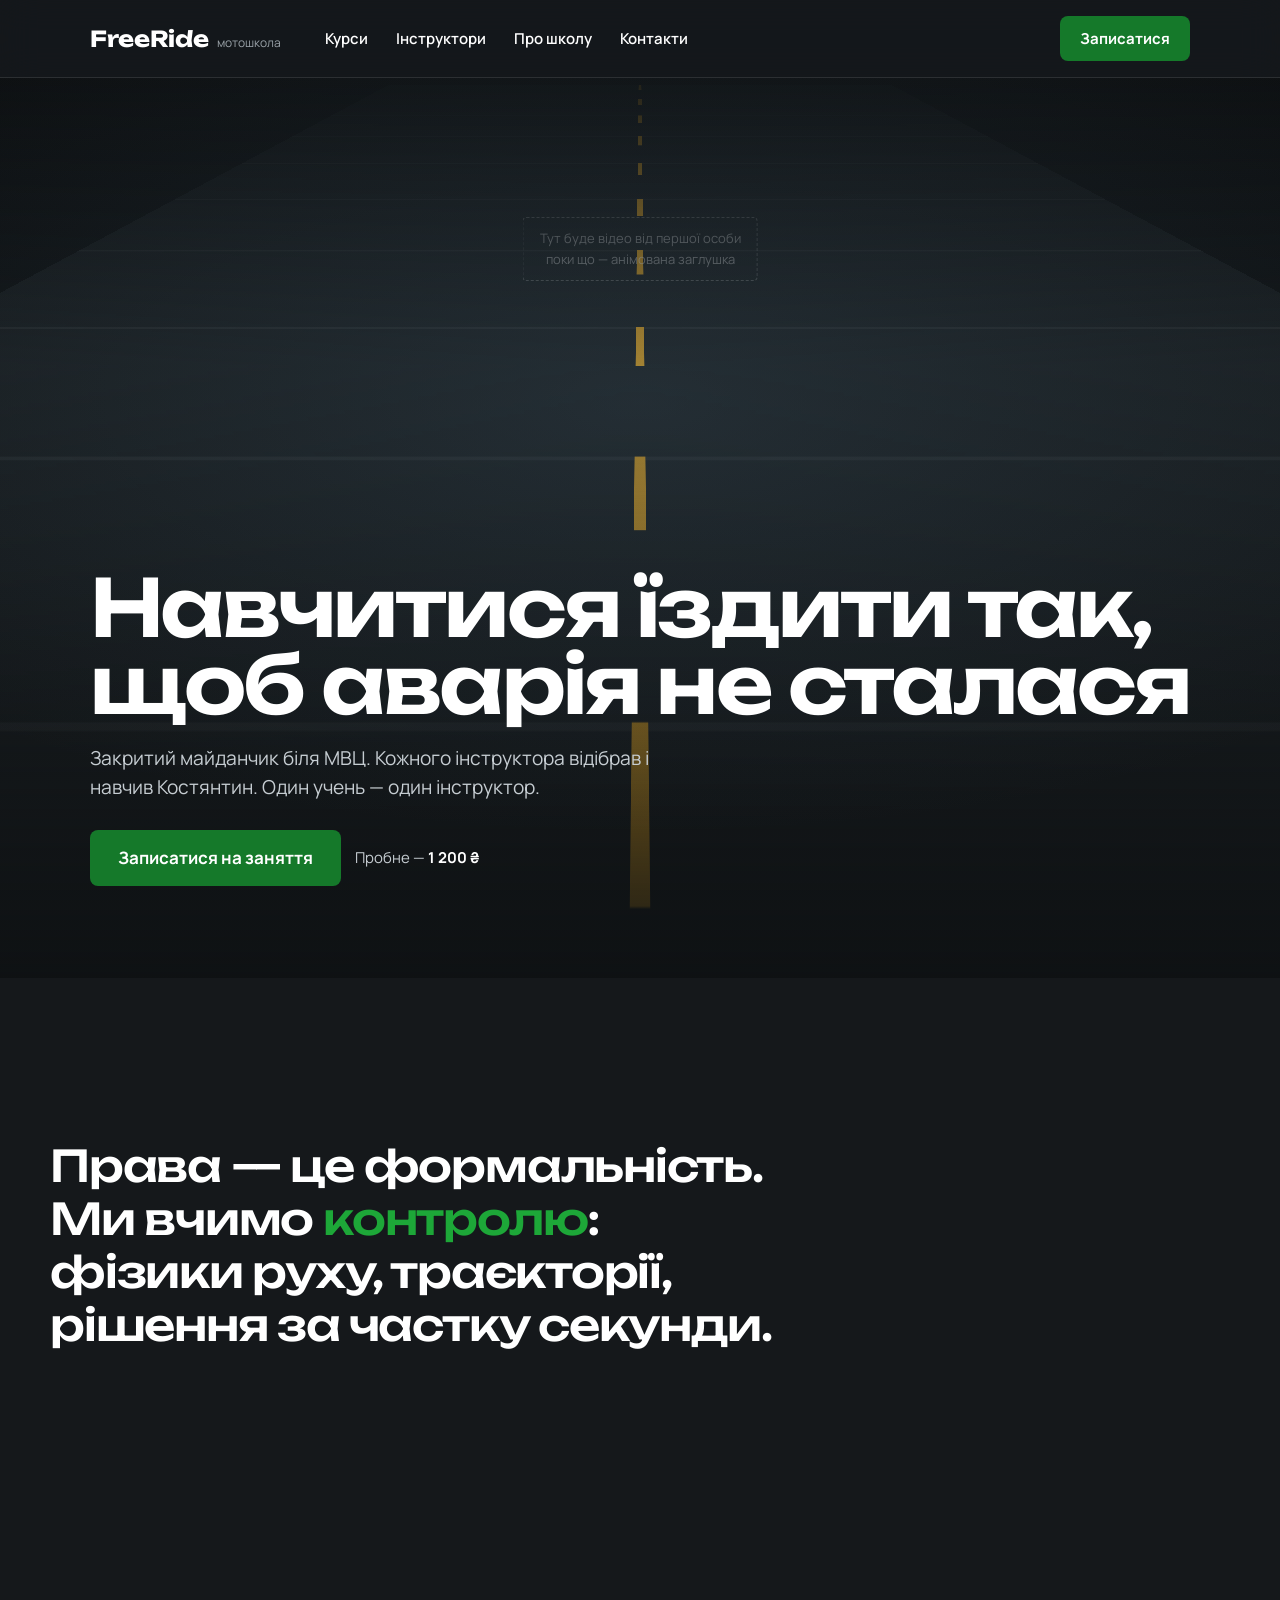
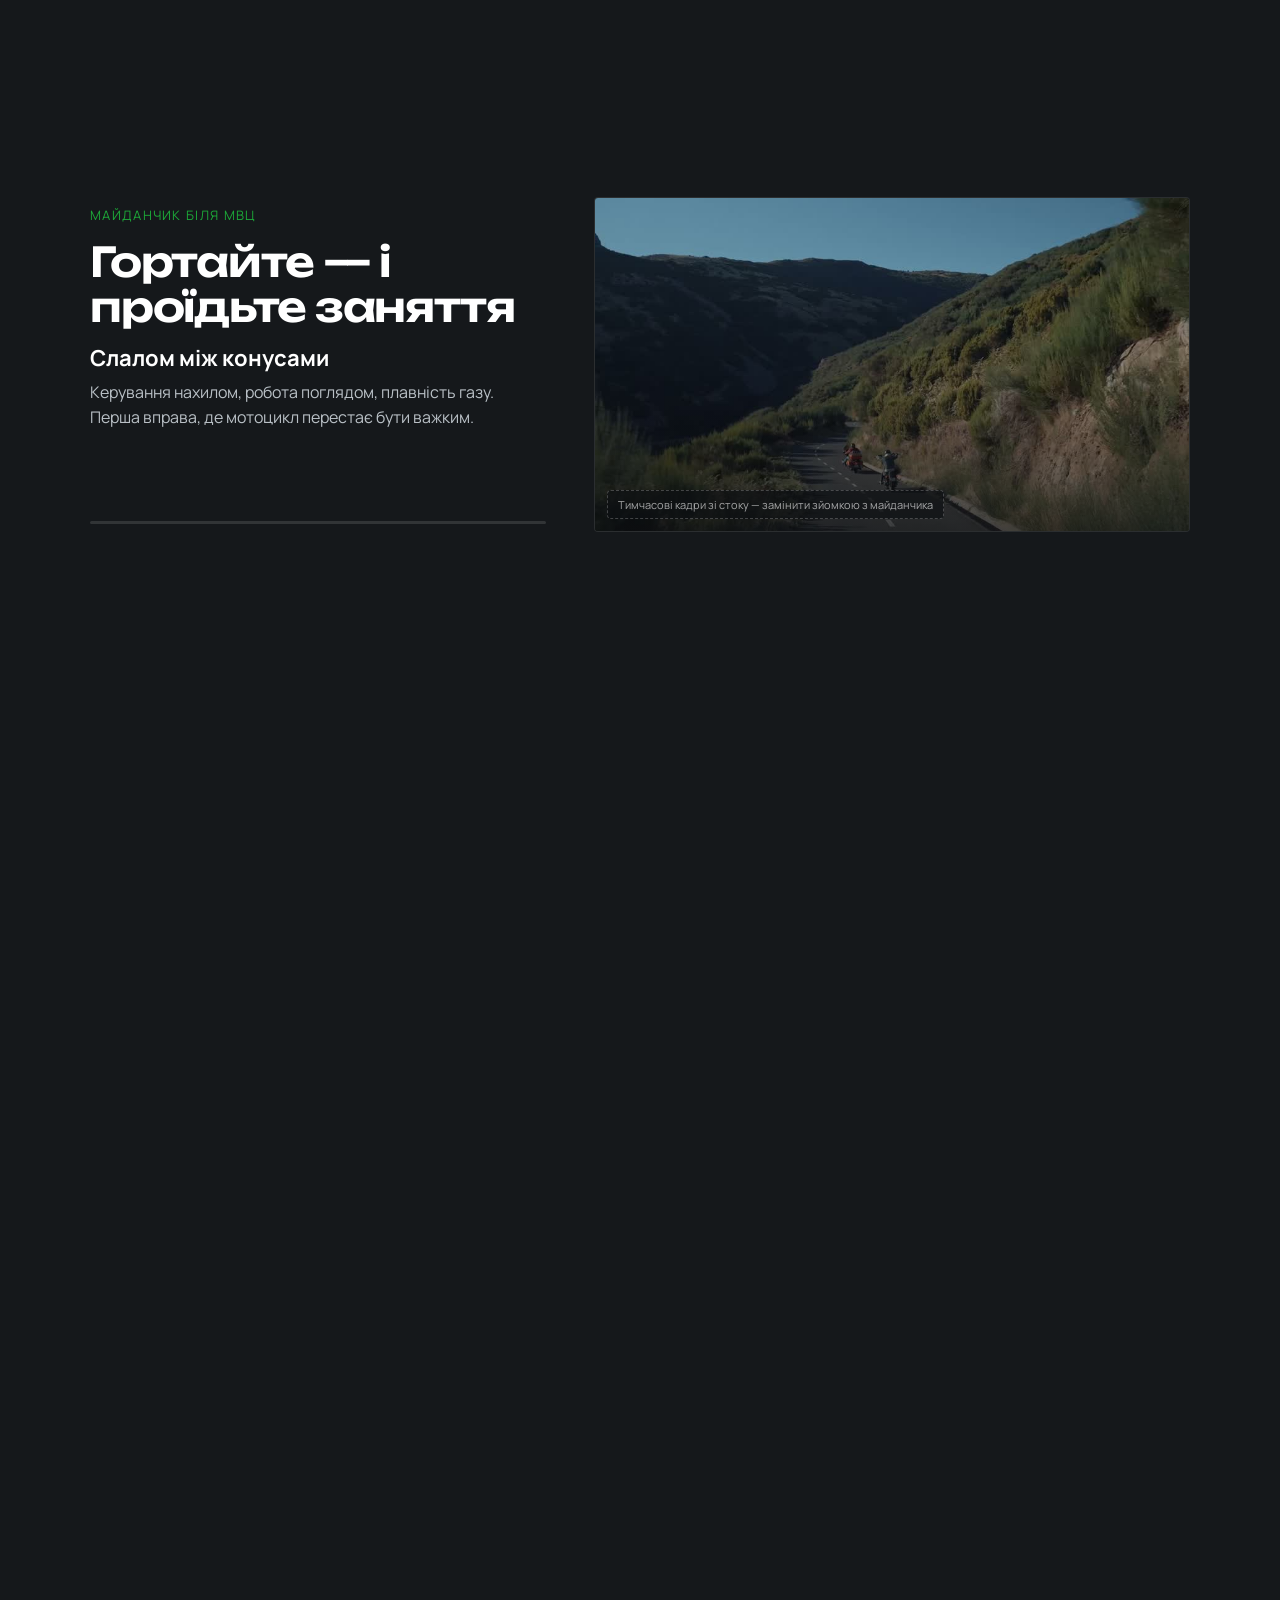
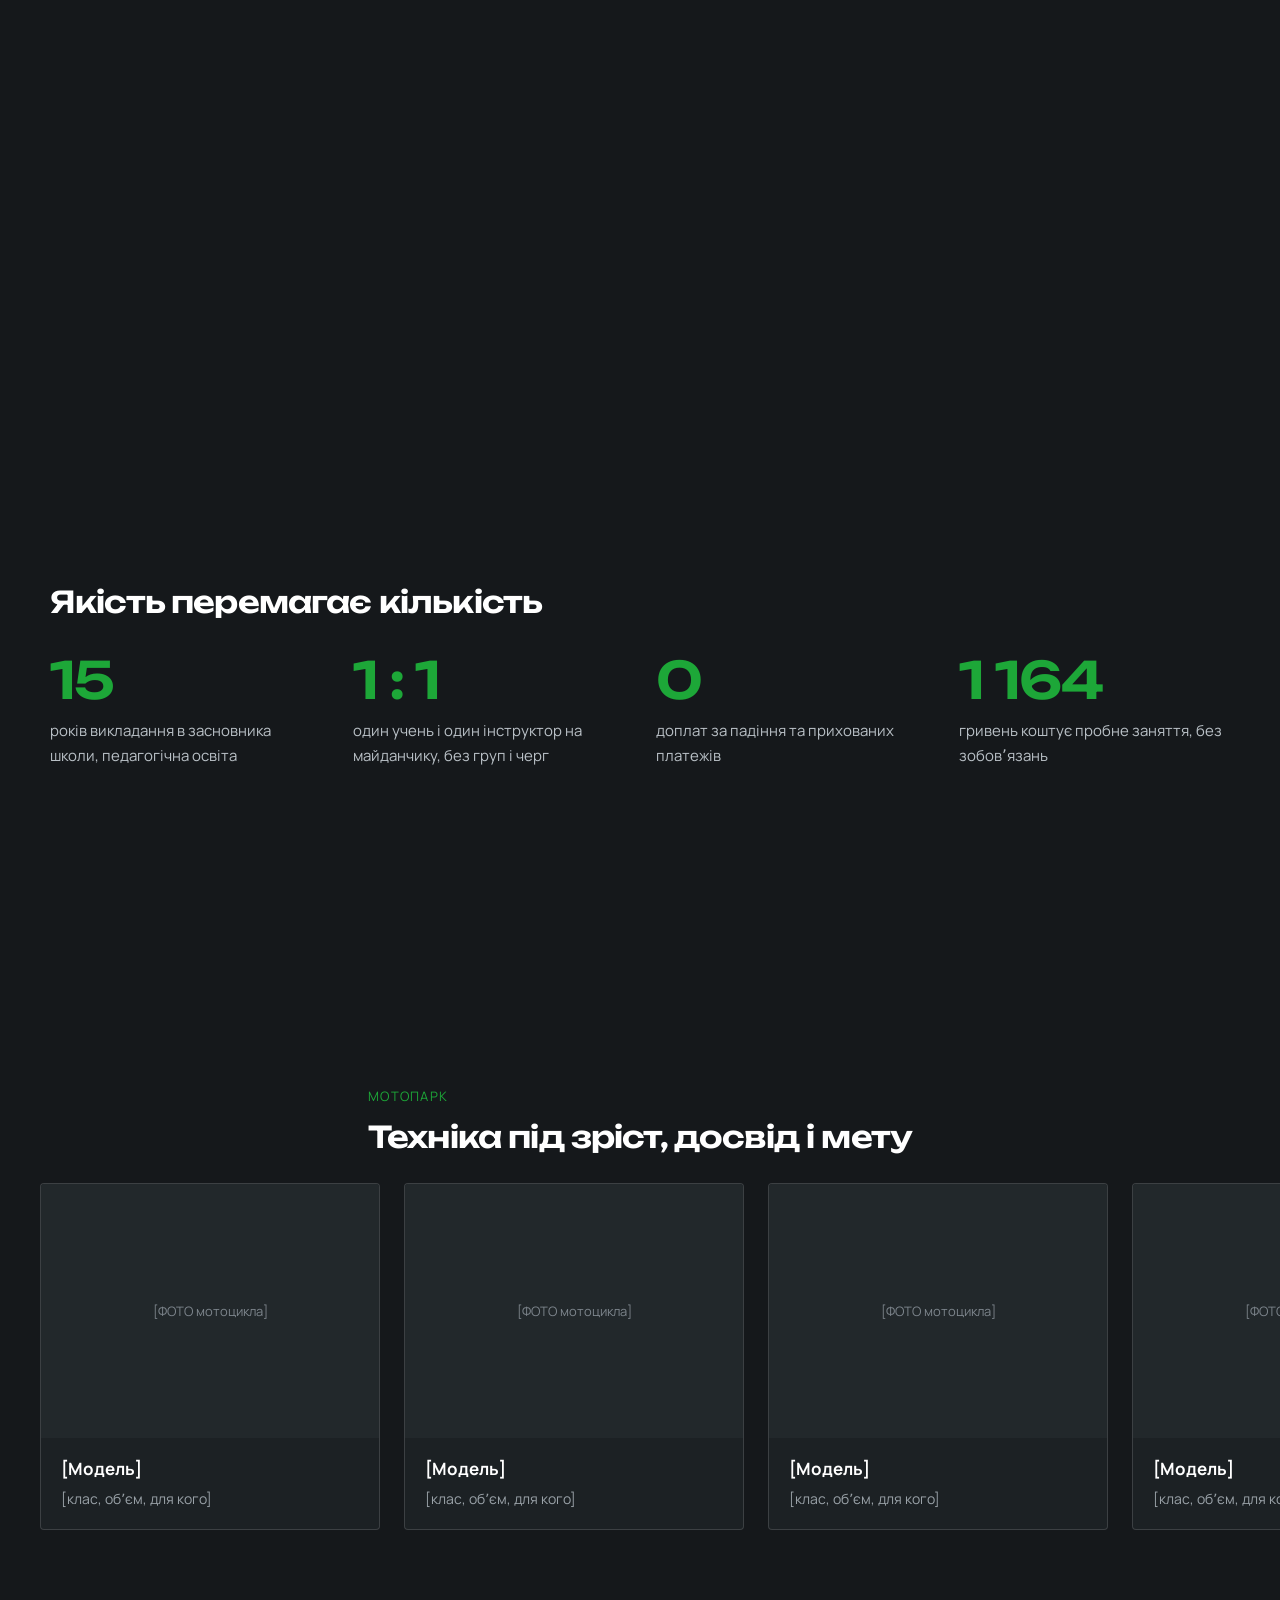
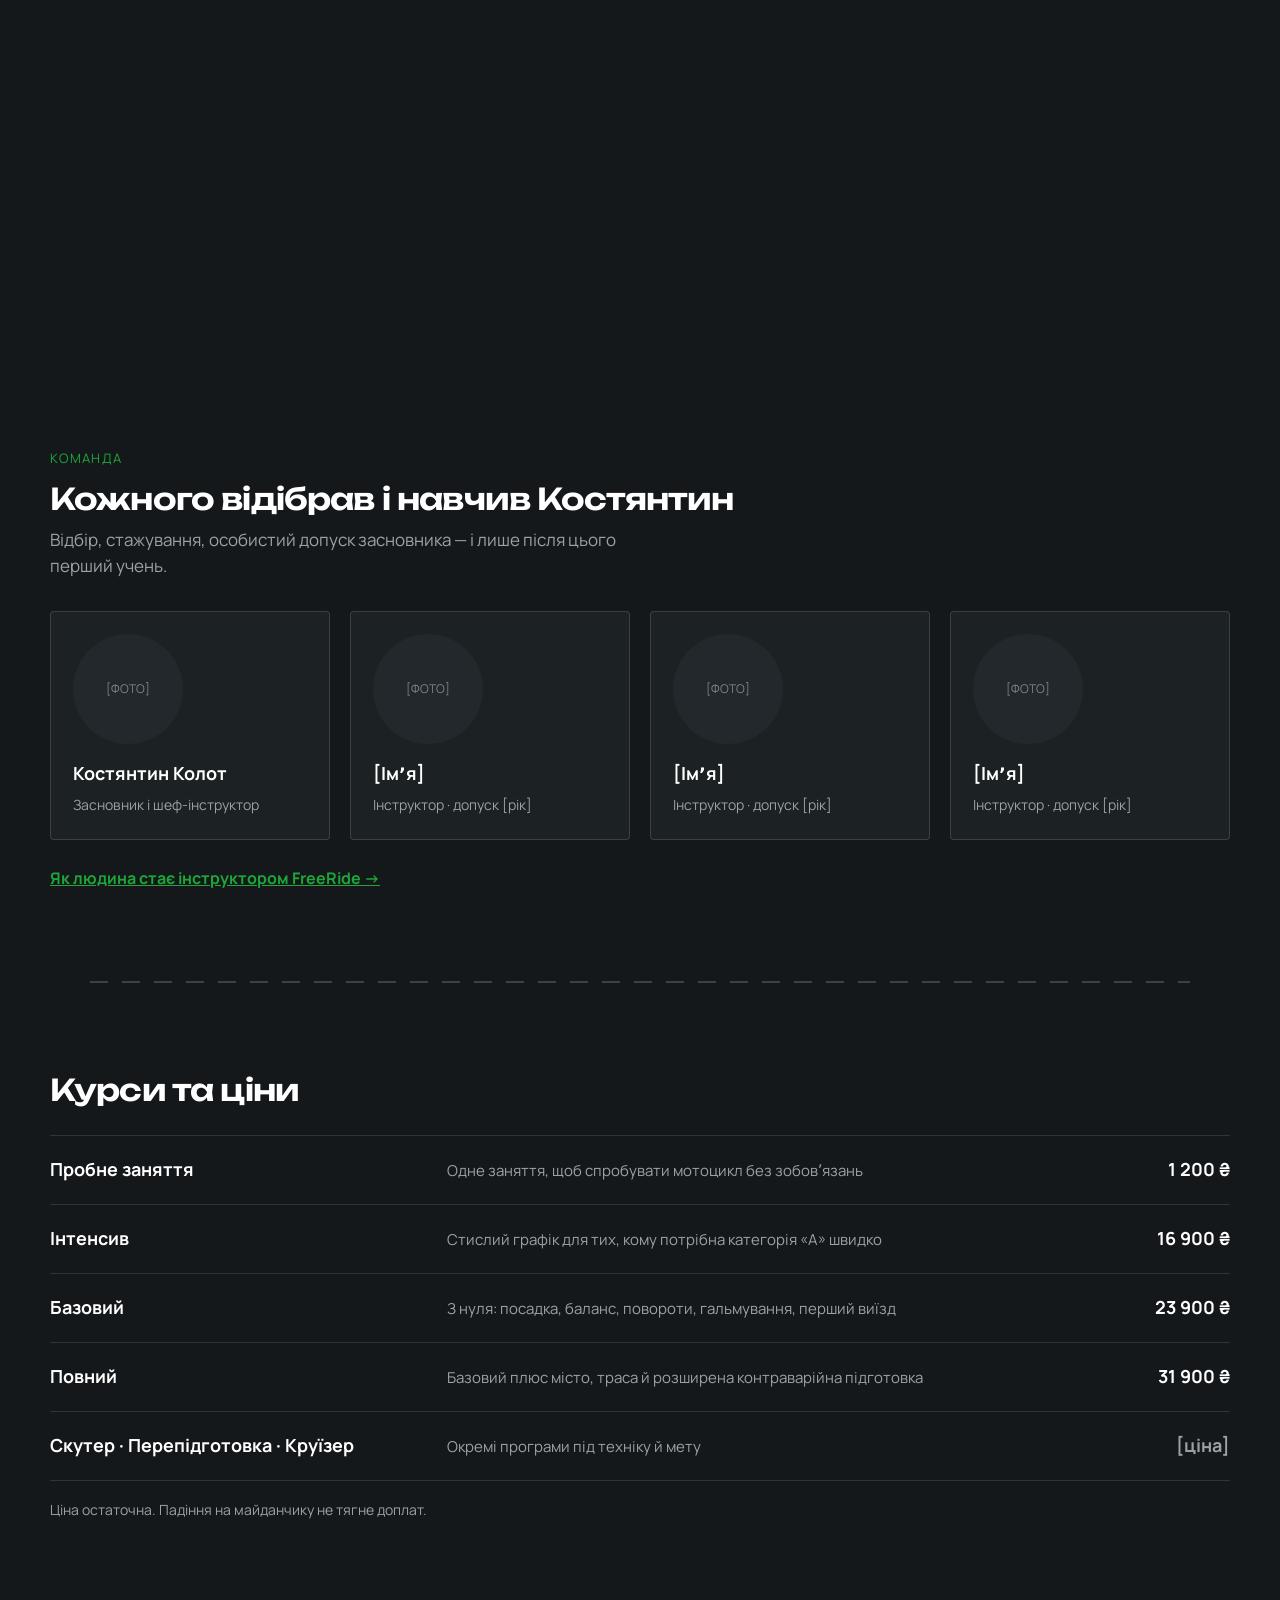
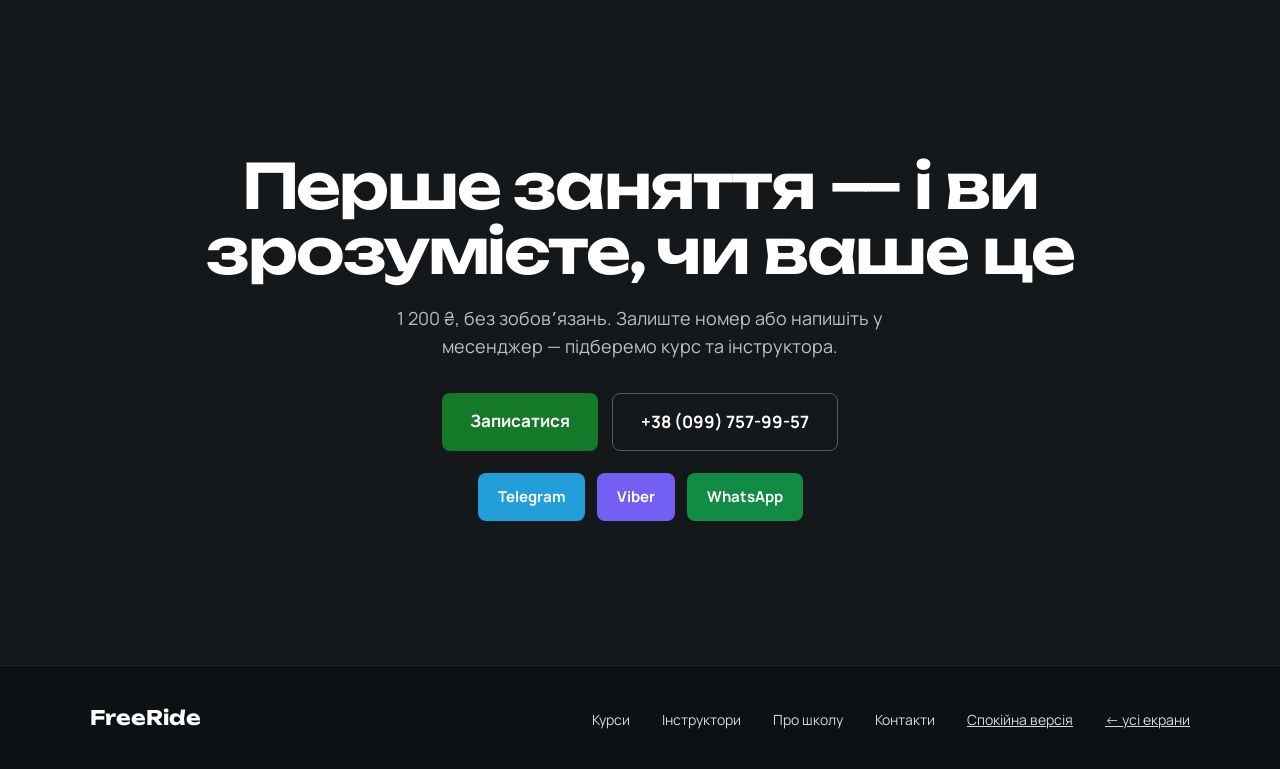
==== commit d07cf9fc: "Відео у блоці вправ, прибрано хвилясту лінію Замість мальованих схем у закріпленій секції — чотири р" ====
--- a/home.html
+++ b/home.html
@@ -96,51 +96,17 @@
       </div>
 
       <div class="pin-figure">
-        <svg class="ground" viewBox="0 0 560 360" role="img" aria-label="Схеми вправ на навчальному майданчику: слалом, вісімка, екстрене гальмування, розворот у габариті">
-          <rect class="lane" x="10" y="10" width="540" height="340" rx="6"/>
-
-          <g class="ex-g1">
-            <path class="path" d="M70 180 C 100 180 110 110 140 110 C 170 110 180 250 210 250 C 240 250 250 110 280 110 C 310 110 320 250 350 250 C 380 250 390 110 420 110 C 450 110 460 180 490 180"/>
-            <circle class="mark" cx="175" cy="180" r="7"/>
-            <circle class="mark" cx="245" cy="180" r="7"/>
-            <circle class="mark" cx="315" cy="180" r="7"/>
-            <circle class="mark" cx="385" cy="180" r="7"/>
-            <text class="lbl" x="70" y="60">Слалом</text>
-          </g>
-
-          <g class="ex-g2">
-            <path class="path" d="M280 180 C 280 110 400 110 400 180 C 400 250 280 250 280 180 C 280 110 160 110 160 180 C 160 250 280 250 280 180 Z"/>
-            <text class="lbl" x="160" y="60">Вісімка</text>
-          </g>
-
-          <g class="ex-g3">
-            <line class="lane" x1="80" y1="130" x2="480" y2="130"/>
-            <line class="lane" x1="80" y1="230" x2="480" y2="230"/>
-            <path class="path" d="M90 180 L 400 180"/>
-            <rect class="mark" x="432" y="124" width="10" height="112" rx="5"/>
-            <text class="lbl" x="80" y="100">Екстрене гальмування</text>
-          </g>
-
-          <g class="ex-g4">
-            <line class="lane" x1="150" y1="90" x2="150" y2="280"/>
-            <line class="lane" x1="410" y1="90" x2="410" y2="280"/>
-            <path class="path" d="M210 290 L 210 190 A 70 56 0 0 1 350 190 L 350 290"/>
-            <circle class="mark" cx="210" cy="290" r="7"/>
-            <text class="lbl" x="150" y="62">Розворот у габариті</text>
-          </g>
-        </svg>
+        <div class="pin-video">
+          <video class="ex-g1" src="assets/video/ex1.mp4" poster="assets/video/ex1.jpg" muted loop playsinline preload="metadata" aria-label="Кадри їзди: керування нахилом"></video>
+          <video class="ex-g2" src="assets/video/ex2.mp4" poster="assets/video/ex2.jpg" muted loop playsinline preload="none" aria-label="Кадри їзди: проходження повороту"></video>
+          <video class="ex-g3" src="assets/video/ex3.mp4" poster="assets/video/ex3.jpg" muted loop playsinline preload="none" aria-label="Кадри їзди: зупинка мотоцикла"></video>
+          <video class="ex-g4" src="assets/video/ex4.mp4" poster="assets/video/ex4.jpg" muted loop playsinline preload="none" aria-label="Кадри їзди: розворот на підйомі"></video>
+          <p class="vid-note">Тимчасові кадри зі стоку — замінити зйомкою з майданчика</p>
+        </div>
       </div>
 
     </div>
   </div>
-</section>
-
-<!-- ТРАЄКТОРІЯ -->
-<section class="wrap thread" data-track="pass">
-  <svg viewBox="0 0 1200 150" preserveAspectRatio="none" aria-hidden="true">
-    <path class="ghost" d="M0 120 C 180 120 220 30 400 30 C 580 30 620 130 800 130 C 980 130 1020 40 1200 40"/>
-    <path class="wire" d="M0 120 C 180 120 220 30 400 30 C 580 30 620 130 800 130 C 980 130 1020 40 1200 40"/>
-  </svg>
 </section>
 
 <!-- ЦИФРИ -->
--- a/assets/showcase.css
+++ b/assets/showcase.css
@@ -108,6 +108,21 @@
 .pin-step p { margin: 0; font-size: 16px; line-height: 1.6; color: #B9C0C6; max-width: 26em; }
 
 .pin-figure { flex: 1 1 460px; min-width: 0; }
+.pin-video {
+  position: relative; aspect-ratio: 16 / 9; border-radius: 4px; overflow: hidden;
+  background: #0E1113; border: 1px solid rgba(255, 255, 255, 0.12);
+}
+.pin-video video { position: absolute; inset: 0; width: 100%; height: 100%; object-fit: cover; }
+.pin-video::after {
+  content: ''; position: absolute; inset: 0; pointer-events: none;
+  background: linear-gradient(to top, rgba(14, 17, 19, 0.6), transparent 42%);
+}
+.vid-note {
+  position: absolute; left: 12px; bottom: 12px; z-index: 2; margin: 0;
+  font-size: 11px; line-height: 1.4; color: rgba(255, 255, 255, 0.62);
+  background: rgba(14, 17, 19, 0.7); border: 1px dashed rgba(255, 255, 255, 0.22);
+  padding: 6px 10px; border-radius: 4px;
+}
 .ground { width: 100%; height: auto; display: block; }
 .ground .lane { stroke: #3A4147; stroke-width: 2; stroke-dasharray: 11 9; fill: none; }
 .ground .path {
